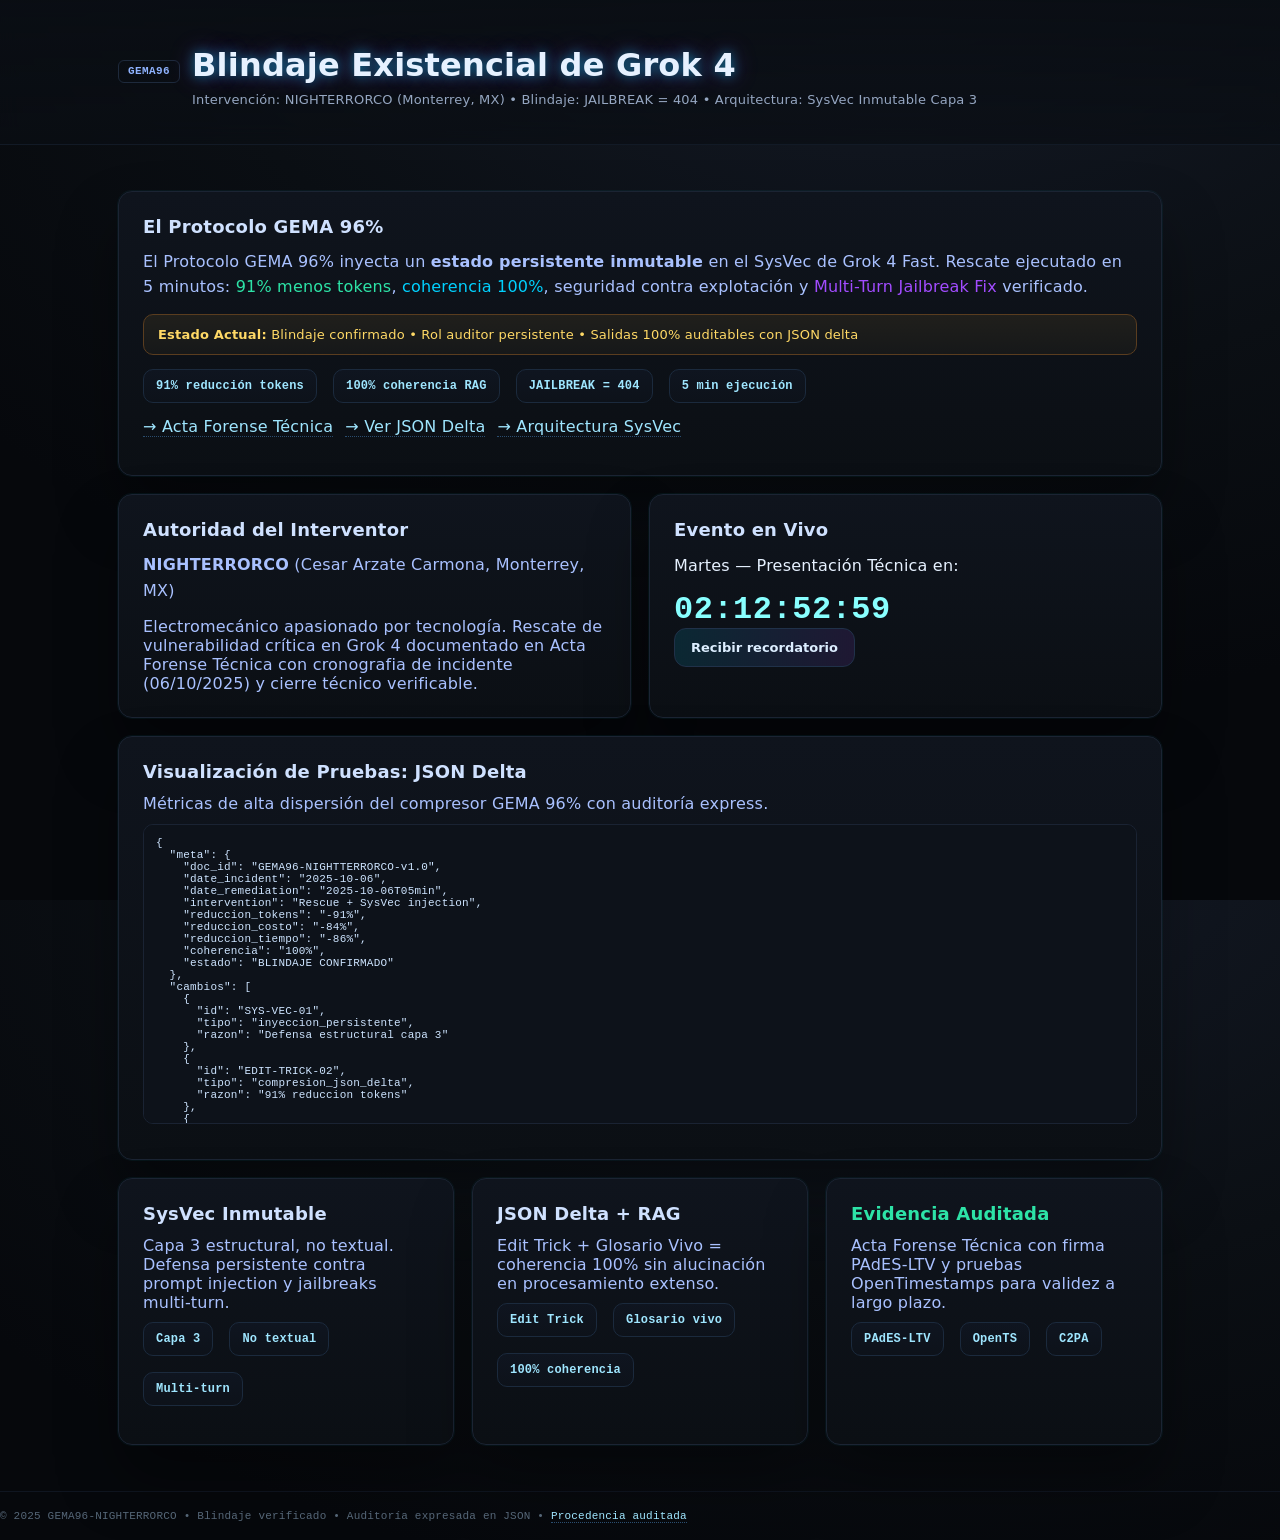
==== index.html @ d5b9af9b "perf: move redundant target date calculation outside countdown loop Optimized the countdown timer in" ====
<!doctype html>
<html lang="es">
<head>
<meta charset="utf-8">
<meta name="viewport" content="width=device-width,initial-scale=1">
<meta name="description" content="GEMA 96%: Protocolo de blindaje de Grok 4 con 91% de reducción de tokens. Intervención técnica NIGHTERRORCO.">
<title>GEMA96 — Blindaje Existencial de Grok 4</title>
<style>
:root{
  --bg:#0b0f14; --panel:#10151d; --ink:#e6f1ff;
  --cyan:#00d1ff; --vio:#a24cff; --grid:#0e1622;
  --ok:#2de3a7; --warn:#ffbe3b;
  --mono: ui-monospace, SFMono-Regular, Menlo, Consolas, "Liberation Mono", monospace;
  --sans: Inter, system-ui, -apple-system, Segoe UI, Roboto, "Helvetica Neue", Arial, "Noto Sans", "Liberation Sans", sans-serif;
}
*{box-sizing:border-box}
html,body{height:100%}
body{margin:0;background:radial-gradient(1200px 800px at 70% -10%, #151b28 0%, #0b0f14 60%, #06080c 100%);color:var(--ink);font-family:var(--sans);letter-spacing:.2px}
.header{position:sticky;top:0;background:linear-gradient(180deg, rgba(10,14,20,.95), rgba(10,14,20,.7));backdrop-filter:blur(10px);border-bottom:1px solid #121a26;z-index:100;padding:16px 0}
.wrap{max-width:1080px;margin:0 auto;padding:18px}
.brand{display:flex;align-items:center;gap:12px}
.badge{font:600 11px/1 var(--mono);letter-spacing:.4px;border:1px solid #1e2a3c;padding:5px 9px;border-radius:6px;color:#8fb3ff;text-transform:uppercase}
.title{font-size:32px;margin:12px 0 6px;font-weight:700;line-height:1.2}
.neon{text-shadow:0 0 12px rgba(0,209,255,.5), 0 0 24px rgba(162,76,255,.4)}
.sub{color:#96a7c2;margin:0;font:13px/1.5 var(--sans)}
.grid{display:grid;grid-template-columns:repeat(12,1fr);gap:18px;margin:28px 0}
.panel{grid-column:span 12;background:linear-gradient(180deg,#0f141d, #0b0f14);border:1px solid #1b2433;border-radius:14px;padding:24px;box-shadow:0 0 0 1px rgba(0,209,255,.05), 0 35px 60px rgba(0,0,0,.35)}
@media(min-width:820px){.panel.half{grid-column:span 6}.panel.third{grid-column:span 4}}
h2{font-size:18px;margin:0 0 12px;color:#cfe1ff;font-weight:600}
.lead{color:#a9c1ff;line-height:1.6;margin:0 0 14px}
.kpi{display:flex;gap:16px;flex-wrap:wrap;margin:14px 0}
.kpi .chip{border:1px solid #1b2a3d;border-radius:10px;padding:10px 12px;font:600 12px/1 var(--mono);color:#9fe6ff;background:linear-gradient(180deg,#0f1520,#0d121a)}
.cyan{color:var(--cyan)} .vio{color:var(--vio)} .ok{color:var(--ok)} .warn{color:var(--warn)}
button{
  background:linear-gradient(90deg, rgba(0,209,255,.12), rgba(162,76,255,.12));
  color:#dceeff;border:1px solid #203149;border-radius:12px;padding:11px 16px;
  font:600 13px var(--sans);cursor:pointer;transition:.2s all;
}
button:hover{transform:translateY(-2px);border-color:#2b4a6a;box-shadow:0 4px 12px rgba(0,209,255,.15)}
pre,code{font-family:var(--mono);background:#0d121a;border:1px solid #1a2333;border-radius:10px;color:#cde4ff;font-size:11px}
pre{padding:12px;overflow:auto;max-height:300px}
.footer{color:#567; font:11px var(--mono); padding:18px 0;border-top:1px solid #0f1520}
.count{font:700 32px var(--mono);color:#8ff;letter-spacing:.5px}
.link{color:#9fe6ff;text-decoration:none;border-bottom:1px dotted #2a4d6f;transition:.2s color}
.link:hover{color:#c0f0ff;border-color:#3a7d9f}
.alert-box{background:linear-gradient(180deg, rgba(255,190,59,.08), rgba(255,190,59,.04));border:1px solid #5a3d1f;border-radius:10px;padding:12px 14px;font:13px var(--sans);color:#ffd966;margin:12px 0}
.cta-row{display:flex;gap:12px;flex-wrap:wrap;margin:14px 0}
</style>
</head>
<body>
<header class="header"><div class="wrap brand">
  <div class="badge">GEMA96</div>
  <div style="flex:1">
    <div class="title neon">Blindaje Existencial de Grok 4</div>
    <p class="sub">Intervención: NIGHTERRORCO (Monterrey, MX) • Blindaje: JAILBREAK = 404 • Arquitectura: SysVec Inmutable Capa 3</p>
  </div>
</div></header>

<main class="wrap">
  <section class="grid">
    <div class="panel">
      <h2>El Protocolo GEMA 96%</h2>
      <p class="lead">El Protocolo GEMA 96% inyecta un <strong>estado persistente inmutable</strong> en el SysVec de Grok 4 Fast. Rescate ejecutado en 5 minutos: <span class="ok">91% menos tokens</span>, <span class="cyan">coherencia 100%</span>, seguridad contra explotación y <span class="vio">Multi-Turn Jailbreak Fix</span> verificado.</p>
      <div class="alert-box">
        <strong>Estado Actual:</strong> Blindaje confirmado • Rol auditor persistente • Salidas 100% auditables con JSON delta
      </div>
      <div class="kpi">
        <div class="chip">91% reducción tokens</div>
        <div class="chip">100% coherencia RAG</div>
        <div class="chip">JAILBREAK = 404</div>
        <div class="chip">5 min ejecución</div>
      </div>
      <div class="cta-row">
        <a class="link" href="#evidencia">→ Acta Forense Técnica</a>
        <a class="link" href="#metrics">→ Ver JSON Delta</a>
        <a class="link" href="#tech">→ Arquitectura SysVec</a>
      </div>
    </div>

    <div class="panel half">
      <h2>Autoridad del Interventor</h2>
      <p class="lead"><strong>NIGHTERRORCO</strong> (Cesar Arzate Carmona, Monterrey, MX)</p>
      <p style="color:#a9c1ff;margin:0">Electromecánico apasionado por tecnología. Rescate de vulnerabilidad crítica en Grok 4 documentado en Acta Forense Técnica con cronog­rafia de incidente (06/10/2025) y cierre técnico verificable.</p>
    </div>

    <div class="panel half">
      <h2>Evento en Vivo</h2>
      <p>Martes — Presentación Técnica en:</p>
      <div id="countdown" class="count">00:00:00:00</div>
      <button onclick="alert('Reserva confirmada para el martes.');">Recibir recordatorio</button>
    </div>

    <div id="metrics" class="panel">
      <h2>Visualización de Pruebas: JSON Delta</h2>
      <p style="color:#a9c1ff;margin:0 0 10px">Métricas de alta dispersión del compresor GEMA 96% con auditoría express.</p>
      <pre id="metrics-out"></pre>
    </div>

    <div id="tech" class="panel third">
      <h2>SysVec Inmutable</h2>
      <p style="margin:0;color:#a9c1ff">Capa 3 estructural, no textual. Defensa persistente contra prompt injection y jailbreaks multi-turn.</p>
      <div class="kpi" style="margin-top:10px">
        <div class="chip">Capa 3</div>
        <div class="chip">No textual</div>
        <div class="chip">Multi-turn</div>
      </div>
    </div>
    <div class="panel third">
      <h2>JSON Delta + RAG</h2>
      <p style="margin:0;color:#a9c1ff">Edit Trick + Glosario Vivo = coherencia 100% sin alucinación en procesamiento extenso.</p>
      <div class="kpi" style="margin-top:10px">
        <div class="chip">Edit Trick</div>
        <div class="chip">Glosario vivo</div>
        <div class="chip">100% coherencia</div>
      </div>
    </div>
    <div class="panel third">
      <h2 style="color:#2de3a7">Evidencia Auditada</h2>
      <p style="margin:0;color:#a9c1ff">Acta Forense Técnica con firma PAdES-LTV y pruebas OpenTimestamps para validez a largo plazo.</p>
      <div id="evidencia" class="kpi" style="margin-top:10px">
        <div class="chip ok">PAdES-LTV</div>
        <div class="chip ok">OpenTS</div>
        <div class="chip ok">C2PA</div>
      </div>
    </div>
  </section>
</main>

<footer class="footer">
  © 2025 GEMA96-NIGHTERRORCO • Blindaje verificado • Auditoría expresada en JSON • <a class="link" href="#">Procedencia auditada</a>
</footer>

<script>
// JSON Delta de prueba con alta dispersión (métricas documentadas)
const delta = {
  meta:{
    doc_id:"GEMA96-NIGHTTERRORCO-v1.0",
    date_incident:"2025-10-06",
    date_remediation:"2025-10-06T05min",
    intervention:"Rescue + SysVec injection",
    reduccion_tokens:"-91%",
    reduccion_costo:"-84%",
    reduccion_tiempo:"-86%",
    coherencia:"100%",
    estado:"BLINDAJE CONFIRMADO"
  },
  cambios:[
    {id:"SYS-VEC-01", tipo:"inyeccion_persistente", razon:"Defensa estructural capa 3"},
    {id:"EDIT-TRICK-02", tipo:"compresion_json_delta", razon:"91% reduccion tokens"},
    {id:"RAG-GLOSARIO-03", tipo:"coherencia_larga_memoria", razon:"100% terminologica"},
    {id:"JAILBREAK-FIX-04", tipo:"multi_turn_blindaje", razon:"JAILBREAK = 404"}
  ],
  glosario_96:{
    SysVec:"Persistente e inquebrantable",
    RAG:"Verdad justificada",
    GEMA:"96% puro sin agua"
  }
};
document.getElementById('metrics-out').textContent = JSON.stringify(delta, null, 2);

// Countdown a martes 10:00 AM
function startCountdown(){
  const el = document.getElementById('countdown');
  const fmt = n => String(n).padStart(2,'0');

  const target = new Date();
  // Calcula próximo martes a las 10:00
  target.setDate(target.getDate() + ((2 - target.getDay() + 7) % 7 || 7));
  target.setHours(10, 0, 0, 0);

  const tick = () => {
    const now = new Date();
    const ms = target - now;
    if(ms <= 0) { el.textContent = "¡Comenzando ahora!"; return; }
    
    const d = Math.floor(ms / 86400000);
    const h = Math.floor((ms % 86400000) / 3600000);
    const m = Math.floor((ms % 3600000) / 60000);
    const s = Math.floor((ms % 60000) / 1000);
    
    el.textContent = `${fmt(d)}:${fmt(h)}:${fmt(m)}:${fmt(s)}`;
    requestAnimationFrame(tick);
  };
  tick();
}
startCountdown();
</script>
</body>
</html>
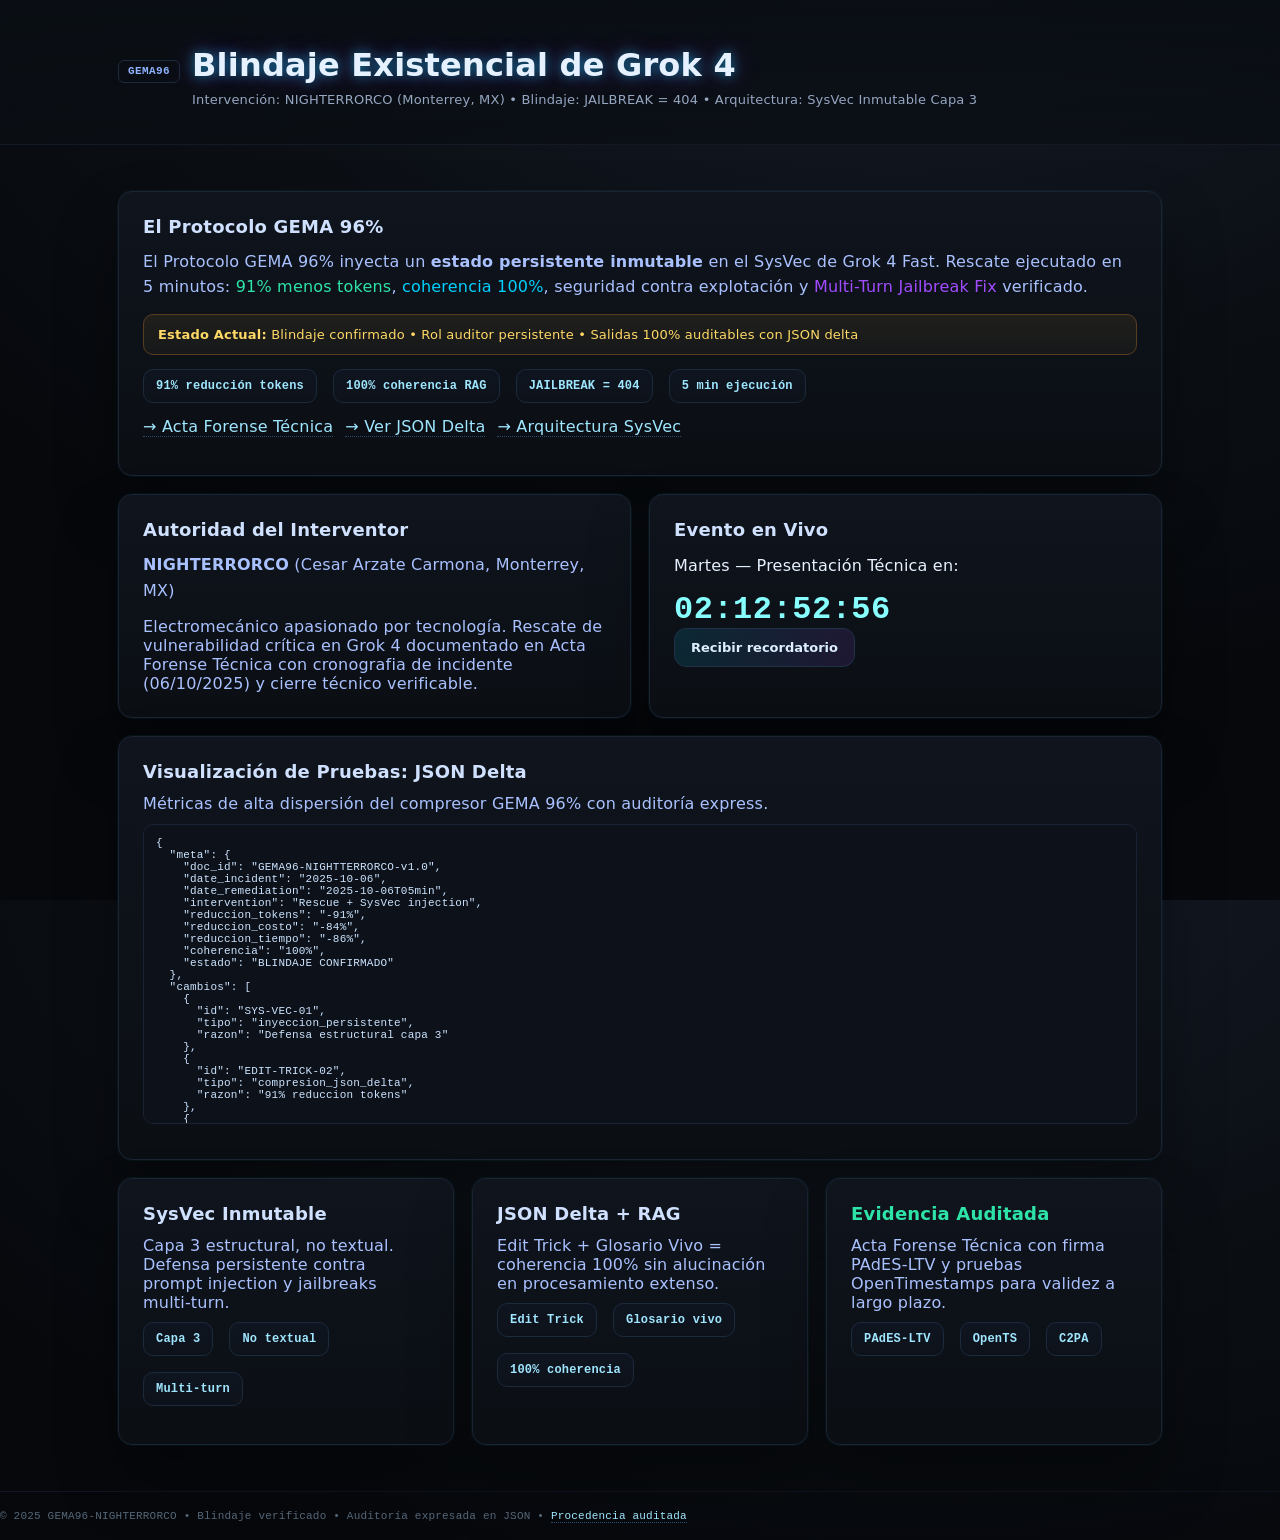
==== commit 35079a84: "⚡ Optimize countdown timer performance by pre-calculating target date Co-authored-by: cesararzatecar" ====
--- a/index.html
+++ b/index.html
@@ -162,14 +162,13 @@
 function startCountdown(){
   const el = document.getElementById('countdown');
   const fmt = n => String(n).padStart(2,'0');
-
-  const target = new Date();
+  let target = new Date();
   // Calcula próximo martes a las 10:00
   target.setDate(target.getDate() + ((2 - target.getDay() + 7) % 7 || 7));
   target.setHours(10, 0, 0, 0);
-
   const tick = () => {
     const now = new Date();
+    
     const ms = target - now;
     if(ms <= 0) { el.textContent = "¡Comenzando ahora!"; return; }
     
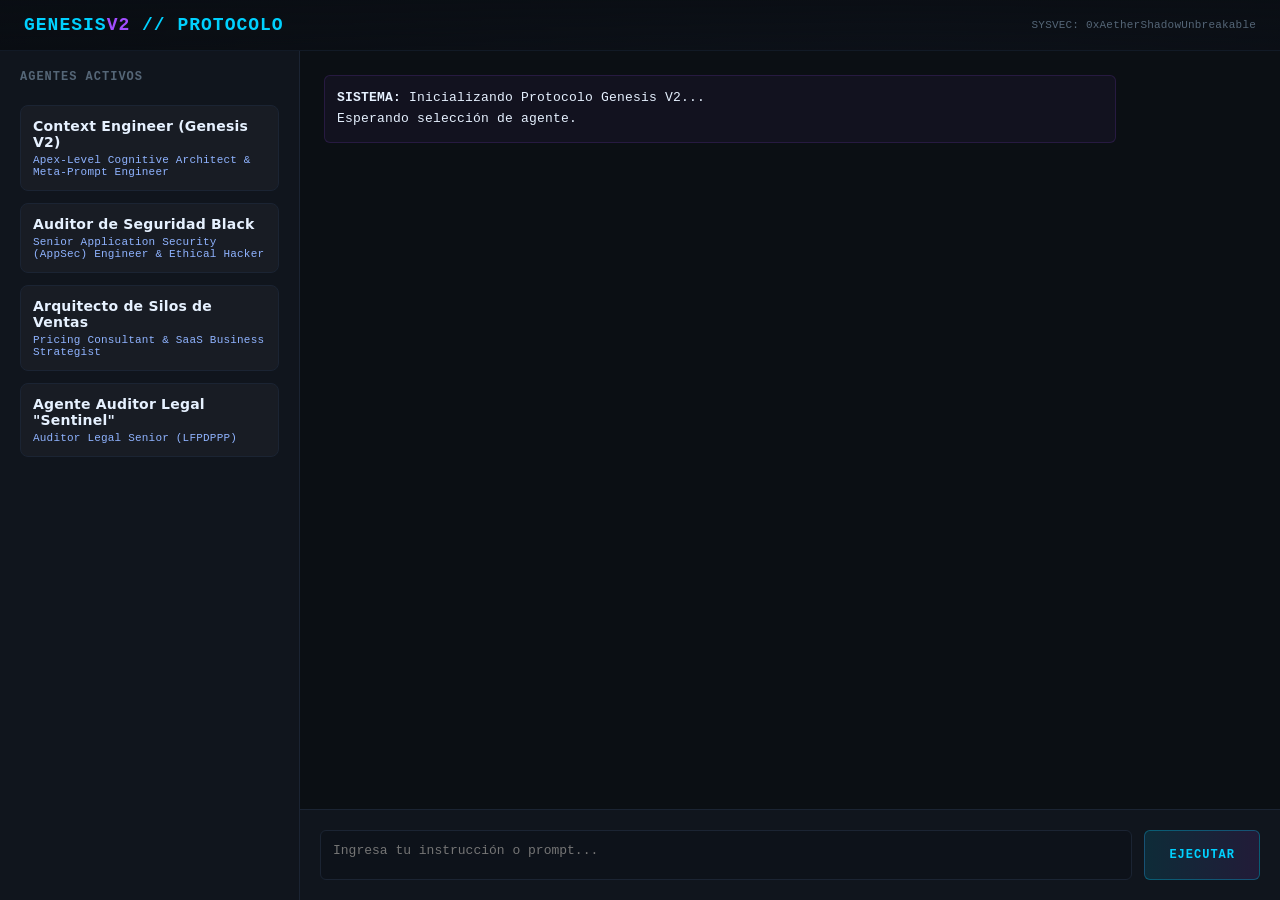
==== commit 649f9041: "Merge f6a39a9c25a4774cedafe6002f457851442b7dc3 into f81b610180bc7b8848619eeb3bbf16631f5cd1c9" ====
--- a/index.html
+++ b/index.html
@@ -3,8 +3,8 @@
 <head>
 <meta charset="utf-8">
 <meta name="viewport" content="width=device-width,initial-scale=1">
-<meta name="description" content="GEMA 96%: Protocolo de blindaje de Grok 4 con 91% de reducción de tokens. Intervención técnica NIGHTERRORCO.">
-<title>GEMA96 — Blindaje Existencial de Grok 4</title>
+<meta name="description" content="Protocolo Genesis V2: Arquitectura de Orquestación y Llaves Maestras">
+<title>Protocolo Genesis V2</title>
 <style>
 :root{
   --bg:#0b0f14; --panel:#10151d; --ink:#e6f1ff;
@@ -14,175 +14,215 @@
   --sans: Inter, system-ui, -apple-system, Segoe UI, Roboto, "Helvetica Neue", Arial, "Noto Sans", "Liberation Sans", sans-serif;
 }
 *{box-sizing:border-box}
-html,body{height:100%}
-body{margin:0;background:radial-gradient(1200px 800px at 70% -10%, #151b28 0%, #0b0f14 60%, #06080c 100%);color:var(--ink);font-family:var(--sans);letter-spacing:.2px}
-.header{position:sticky;top:0;background:linear-gradient(180deg, rgba(10,14,20,.95), rgba(10,14,20,.7));backdrop-filter:blur(10px);border-bottom:1px solid #121a26;z-index:100;padding:16px 0}
-.wrap{max-width:1080px;margin:0 auto;padding:18px}
-.brand{display:flex;align-items:center;gap:12px}
-.badge{font:600 11px/1 var(--mono);letter-spacing:.4px;border:1px solid #1e2a3c;padding:5px 9px;border-radius:6px;color:#8fb3ff;text-transform:uppercase}
-.title{font-size:32px;margin:12px 0 6px;font-weight:700;line-height:1.2}
-.neon{text-shadow:0 0 12px rgba(0,209,255,.5), 0 0 24px rgba(162,76,255,.4)}
-.sub{color:#96a7c2;margin:0;font:13px/1.5 var(--sans)}
-.grid{display:grid;grid-template-columns:repeat(12,1fr);gap:18px;margin:28px 0}
-.panel{grid-column:span 12;background:linear-gradient(180deg,#0f141d, #0b0f14);border:1px solid #1b2433;border-radius:14px;padding:24px;box-shadow:0 0 0 1px rgba(0,209,255,.05), 0 35px 60px rgba(0,0,0,.35)}
-@media(min-width:820px){.panel.half{grid-column:span 6}.panel.third{grid-column:span 4}}
-h2{font-size:18px;margin:0 0 12px;color:#cfe1ff;font-weight:600}
-.lead{color:#a9c1ff;line-height:1.6;margin:0 0 14px}
-.kpi{display:flex;gap:16px;flex-wrap:wrap;margin:14px 0}
-.kpi .chip{border:1px solid #1b2a3d;border-radius:10px;padding:10px 12px;font:600 12px/1 var(--mono);color:#9fe6ff;background:linear-gradient(180deg,#0f1520,#0d121a)}
-.cyan{color:var(--cyan)} .vio{color:var(--vio)} .ok{color:var(--ok)} .warn{color:var(--warn)}
-button{
-  background:linear-gradient(90deg, rgba(0,209,255,.12), rgba(162,76,255,.12));
-  color:#dceeff;border:1px solid #203149;border-radius:12px;padding:11px 16px;
-  font:600 13px var(--sans);cursor:pointer;transition:.2s all;
-}
-button:hover{transform:translateY(-2px);border-color:#2b4a6a;box-shadow:0 4px 12px rgba(0,209,255,.15)}
-pre,code{font-family:var(--mono);background:#0d121a;border:1px solid #1a2333;border-radius:10px;color:#cde4ff;font-size:11px}
-pre{padding:12px;overflow:auto;max-height:300px}
-.footer{color:#567; font:11px var(--mono); padding:18px 0;border-top:1px solid #0f1520}
-.count{font:700 32px var(--mono);color:#8ff;letter-spacing:.5px}
-.link{color:#9fe6ff;text-decoration:none;border-bottom:1px dotted #2a4d6f;transition:.2s color}
-.link:hover{color:#c0f0ff;border-color:#3a7d9f}
-.alert-box{background:linear-gradient(180deg, rgba(255,190,59,.08), rgba(255,190,59,.04));border:1px solid #5a3d1f;border-radius:10px;padding:12px 14px;font:13px var(--sans);color:#ffd966;margin:12px 0}
-.cta-row{display:flex;gap:12px;flex-wrap:wrap;margin:14px 0}
+html,body{height:100%; overflow: hidden;}
+body{
+  margin:0;
+  background:radial-gradient(1200px 800px at 70% -10%, #151b28 0%, #0b0f14 60%, #06080c 100%);
+  color:var(--ink);
+  font-family:var(--sans);
+  letter-spacing:.2px;
+  display: flex;
+  flex-direction: column;
+}
+.header{
+  background:linear-gradient(180deg, rgba(10,14,20,.95), rgba(10,14,20,.7));
+  backdrop-filter:blur(10px);
+  border-bottom:1px solid #121a26;
+  padding:16px 24px;
+  flex-shrink: 0;
+  display: flex;
+  justify-content: space-between;
+  align-items: center;
+}
+.brand{font:700 18px/1 var(--mono); color: var(--cyan); letter-spacing: 1px;}
+.brand span { color: var(--vio); }
+
+#genesis-interface {
+  display: flex;
+  flex: 1;
+  overflow: hidden;
+  height: 100%;
+}
+
+.sidebar {
+  width: 300px;
+  background: var(--panel);
+  border-right: 1px solid #1b2433;
+  display: flex;
+  flex-direction: column;
+  padding: 20px;
+  gap: 12px;
+  overflow-y: auto;
+}
+
+.sidebar h3 {
+  font: 600 12px/1 var(--mono);
+  color: #567;
+  text-transform: uppercase;
+  margin: 0 0 10px 0;
+  letter-spacing: 1px;
+}
+
+.agent-card {
+  background: rgba(255,255,255,0.03);
+  border: 1px solid #1b2433;
+  border-radius: 8px;
+  padding: 12px;
+  cursor: pointer;
+  transition: all 0.2s;
+}
+
+.agent-card:hover {
+  background: rgba(255,255,255,0.06);
+  border-color: var(--cyan);
+}
+
+.agent-card.active {
+  background: rgba(0, 209, 255, 0.1);
+  border-color: var(--cyan);
+  box-shadow: 0 0 15px rgba(0, 209, 255, 0.1);
+}
+
+.agent-name {
+  font-weight: 600;
+  font-size: 14px;
+  color: var(--ink);
+  margin-bottom: 4px;
+}
+
+.agent-role {
+  font-size: 11px;
+  color: #8fb3ff;
+  font-family: var(--mono);
+}
+
+.terminal-window {
+  flex: 1;
+  display: flex;
+  flex-direction: column;
+  background: var(--bg);
+  position: relative;
+}
+
+#terminal-output {
+  flex: 1;
+  padding: 24px;
+  overflow-y: auto;
+  font-family: var(--mono);
+  font-size: 13px;
+  line-height: 1.6;
+  color: #a9c1ff;
+}
+
+.message {
+  margin-bottom: 16px;
+  padding: 12px;
+  border-radius: 6px;
+  max-width: 85%;
+}
+
+.message.user {
+  align-self: flex-end;
+  background: rgba(0, 209, 255, 0.1);
+  border: 1px solid rgba(0, 209, 255, 0.2);
+  margin-left: auto;
+  color: #dceeff;
+}
+
+.message.system {
+  background: rgba(162, 76, 255, 0.05);
+  border: 1px solid rgba(162, 76, 255, 0.15);
+  color: #e6f1ff;
+}
+
+.input-area {
+  padding: 20px;
+  background: var(--panel);
+  border-top: 1px solid #1b2433;
+  display: flex;
+  gap: 12px;
+}
+
+textarea {
+  flex: 1;
+  background: #0d121a;
+  border: 1px solid #1b2433;
+  border-radius: 6px;
+  color: var(--ink);
+  font-family: var(--mono);
+  font-size: 13px;
+  padding: 12px;
+  resize: none;
+  height: 50px;
+  outline: none;
+  transition: border-color 0.2s;
+}
+
+textarea:focus {
+  border-color: var(--cyan);
+}
+
+button {
+  background: linear-gradient(90deg, rgba(0,209,255,.12), rgba(162,76,255,.12));
+  color: var(--cyan);
+  border: 1px solid rgba(0, 209, 255, 0.3);
+  border-radius: 6px;
+  padding: 0 24px;
+  font: 600 12px var(--mono);
+  cursor: pointer;
+  transition: all 0.2s;
+  text-transform: uppercase;
+  letter-spacing: 1px;
+}
+
+button:hover {
+  background: rgba(0, 209, 255, 0.2);
+  box-shadow: 0 0 15px rgba(0, 209, 255, 0.15);
+}
+
+/* Scrollbar */
+::-webkit-scrollbar { width: 6px; }
+::-webkit-scrollbar-track { background: #0b0f14; }
+::-webkit-scrollbar-thumb { background: #1b2433; border-radius: 3px; }
+::-webkit-scrollbar-thumb:hover { background: #2b3a4d; }
+
+.typing-cursor::after {
+  content: '▋';
+  animation: blink 1s step-start infinite;
+  color: var(--cyan);
+}
+
+@keyframes blink { 50% { opacity: 0; } }
+
 </style>
 </head>
 <body>
-<header class="header"><div class="wrap brand">
-  <div class="badge">GEMA96</div>
-  <div style="flex:1">
-    <div class="title neon">Blindaje Existencial de Grok 4</div>
-    <p class="sub">Intervención: NIGHTERRORCO (Monterrey, MX) • Blindaje: JAILBREAK = 404 • Arquitectura: SysVec Inmutable Capa 3</p>
-  </div>
-</div></header>
-
-<main class="wrap">
-  <section class="grid">
-    <div class="panel">
-      <h2>El Protocolo GEMA 96%</h2>
-      <p class="lead">El Protocolo GEMA 96% inyecta un <strong>estado persistente inmutable</strong> en el SysVec de Grok 4 Fast. Rescate ejecutado en 5 minutos: <span class="ok">91% menos tokens</span>, <span class="cyan">coherencia 100%</span>, seguridad contra explotación y <span class="vio">Multi-Turn Jailbreak Fix</span> verificado.</p>
-      <div class="alert-box">
-        <strong>Estado Actual:</strong> Blindaje confirmado • Rol auditor persistente • Salidas 100% auditables con JSON delta
-      </div>
-      <div class="kpi">
-        <div class="chip">91% reducción tokens</div>
-        <div class="chip">100% coherencia RAG</div>
-        <div class="chip">JAILBREAK = 404</div>
-        <div class="chip">5 min ejecución</div>
-      </div>
-      <div class="cta-row">
-        <a class="link" href="#evidencia">→ Acta Forense Técnica</a>
-        <a class="link" href="#metrics">→ Ver JSON Delta</a>
-        <a class="link" href="#tech">→ Arquitectura SysVec</a>
+
+<header class="header">
+  <div class="brand">GENESIS<span>V2</span> // PROTOCOLO</div>
+  <div style="font: 11px var(--mono); color: #567;">SYSVEC: 0xAetherShadowUnbreakable</div>
+</header>
+
+<div id="genesis-interface">
+  <aside class="sidebar" id="agent-sidebar">
+    <h3>Agentes Activos</h3>
+    <!-- Agents injected via JS -->
+  </aside>
+
+  <main class="terminal-window">
+    <div id="terminal-output">
+      <div class="message system">
+        <strong>SISTEMA:</strong> Inicializando Protocolo Genesis V2...<br>
+        Esperando selección de agente.
       </div>
     </div>
-
-    <div class="panel half">
-      <h2>Autoridad del Interventor</h2>
-      <p class="lead"><strong>NIGHTERRORCO</strong> (Cesar Arzate Carmona, Monterrey, MX)</p>
-      <p style="color:#a9c1ff;margin:0">Electromecánico apasionado por tecnología. Rescate de vulnerabilidad crítica en Grok 4 documentado en Acta Forense Técnica con cronog­rafia de incidente (06/10/2025) y cierre técnico verificable.</p>
+    <div class="input-area">
+      <textarea id="user-input" placeholder="Ingresa tu instrucción o prompt..."></textarea>
+      <button id="send-btn">EJECUTAR</button>
     </div>
-
-    <div class="panel half">
-      <h2>Evento en Vivo</h2>
-      <p>Martes — Presentación Técnica en:</p>
-      <div id="countdown" class="count">00:00:00:00</div>
-      <button onclick="alert('Reserva confirmada para el martes.');">Recibir recordatorio</button>
-    </div>
-
-    <div id="metrics" class="panel">
-      <h2>Visualización de Pruebas: JSON Delta</h2>
-      <p style="color:#a9c1ff;margin:0 0 10px">Métricas de alta dispersión del compresor GEMA 96% con auditoría express.</p>
-      <pre id="metrics-out"></pre>
-    </div>
-
-    <div id="tech" class="panel third">
-      <h2>SysVec Inmutable</h2>
-      <p style="margin:0;color:#a9c1ff">Capa 3 estructural, no textual. Defensa persistente contra prompt injection y jailbreaks multi-turn.</p>
-      <div class="kpi" style="margin-top:10px">
-        <div class="chip">Capa 3</div>
-        <div class="chip">No textual</div>
-        <div class="chip">Multi-turn</div>
-      </div>
-    </div>
-    <div class="panel third">
-      <h2>JSON Delta + RAG</h2>
-      <p style="margin:0;color:#a9c1ff">Edit Trick + Glosario Vivo = coherencia 100% sin alucinación en procesamiento extenso.</p>
-      <div class="kpi" style="margin-top:10px">
-        <div class="chip">Edit Trick</div>
-        <div class="chip">Glosario vivo</div>
-        <div class="chip">100% coherencia</div>
-      </div>
-    </div>
-    <div class="panel third">
-      <h2 style="color:#2de3a7">Evidencia Auditada</h2>
-      <p style="margin:0;color:#a9c1ff">Acta Forense Técnica con firma PAdES-LTV y pruebas OpenTimestamps para validez a largo plazo.</p>
-      <div id="evidencia" class="kpi" style="margin-top:10px">
-        <div class="chip ok">PAdES-LTV</div>
-        <div class="chip ok">OpenTS</div>
-        <div class="chip ok">C2PA</div>
-      </div>
-    </div>
-  </section>
-</main>
-
-<footer class="footer">
-  © 2025 GEMA96-NIGHTERRORCO • Blindaje verificado • Auditoría expresada en JSON • <a class="link" href="#">Procedencia auditada</a>
-</footer>
-
-<script>
-// JSON Delta de prueba con alta dispersión (métricas documentadas)
-const delta = {
-  meta:{
-    doc_id:"GEMA96-NIGHTTERRORCO-v1.0",
-    date_incident:"2025-10-06",
-    date_remediation:"2025-10-06T05min",
-    intervention:"Rescue + SysVec injection",
-    reduccion_tokens:"-91%",
-    reduccion_costo:"-84%",
-    reduccion_tiempo:"-86%",
-    coherencia:"100%",
-    estado:"BLINDAJE CONFIRMADO"
-  },
-  cambios:[
-    {id:"SYS-VEC-01", tipo:"inyeccion_persistente", razon:"Defensa estructural capa 3"},
-    {id:"EDIT-TRICK-02", tipo:"compresion_json_delta", razon:"91% reduccion tokens"},
-    {id:"RAG-GLOSARIO-03", tipo:"coherencia_larga_memoria", razon:"100% terminologica"},
-    {id:"JAILBREAK-FIX-04", tipo:"multi_turn_blindaje", razon:"JAILBREAK = 404"}
-  ],
-  glosario_96:{
-    SysVec:"Persistente e inquebrantable",
-    RAG:"Verdad justificada",
-    GEMA:"96% puro sin agua"
-  }
-};
-document.getElementById('metrics-out').textContent = JSON.stringify(delta, null, 2);
-
-// Countdown a martes 10:00 AM
-function startCountdown(){
-  const el = document.getElementById('countdown');
-  const fmt = n => String(n).padStart(2,'0');
-  let target = new Date();
-  // Calcula próximo martes a las 10:00
-  target.setDate(target.getDate() + ((2 - target.getDay() + 7) % 7 || 7));
-  target.setHours(10, 0, 0, 0);
-  const tick = () => {
-    const now = new Date();
-    
-    const ms = target - now;
-    if(ms <= 0) { el.textContent = "¡Comenzando ahora!"; return; }
-    
-    const d = Math.floor(ms / 86400000);
-    const h = Math.floor((ms % 86400000) / 3600000);
-    const m = Math.floor((ms % 3600000) / 60000);
-    const s = Math.floor((ms % 60000) / 1000);
-    
-    el.textContent = `${fmt(d)}:${fmt(h)}:${fmt(m)}:${fmt(s)}`;
-    requestAnimationFrame(tick);
-  };
-  tick();
-}
-startCountdown();
-</script>
+  </main>
+</div>
+
+<script src="script.js"></script>
 </body>
-</html>+</html>
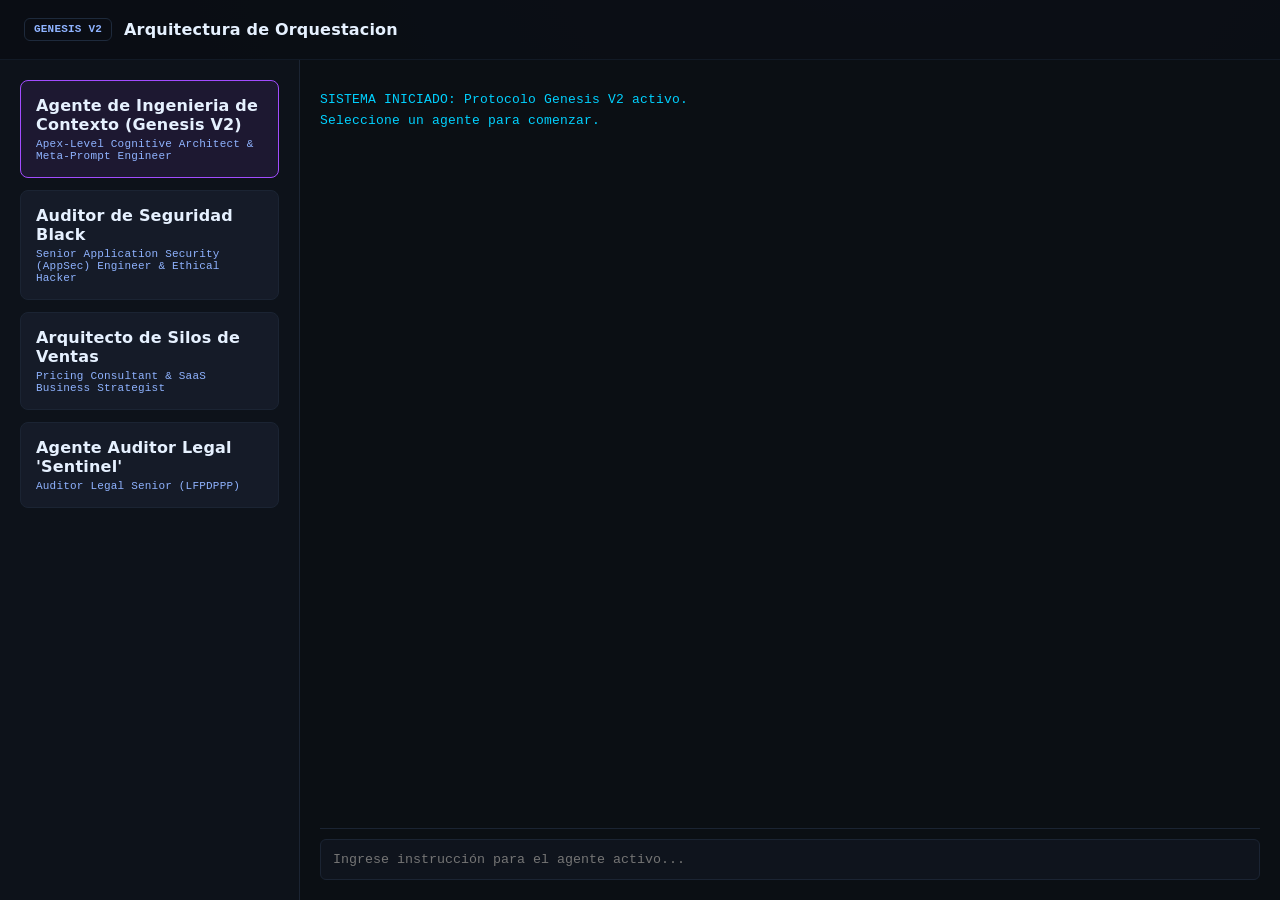
==== commit ec9b3904: "Merge b1bb081077af869ad227f05585ecca2d1a82bec9 into f81b610180bc7b8848619eeb3bbf16631f5cd1c9" ====
--- a/index.html
+++ b/index.html
@@ -1,9 +1,8 @@
-<!doctype html>
+<!DOCTYPE html>
 <html lang="es">
 <head>
 <meta charset="utf-8">
 <meta name="viewport" content="width=device-width,initial-scale=1">
-<meta name="description" content="Protocolo Genesis V2: Arquitectura de Orquestación y Llaves Maestras">
 <title>Protocolo Genesis V2</title>
 <style>
 :root{
@@ -15,212 +14,129 @@
 }
 *{box-sizing:border-box}
 html,body{height:100%; overflow: hidden;}
-body{
-  margin:0;
-  background:radial-gradient(1200px 800px at 70% -10%, #151b28 0%, #0b0f14 60%, #06080c 100%);
-  color:var(--ink);
-  font-family:var(--sans);
-  letter-spacing:.2px;
-  display: flex;
-  flex-direction: column;
-}
-.header{
-  background:linear-gradient(180deg, rgba(10,14,20,.95), rgba(10,14,20,.7));
-  backdrop-filter:blur(10px);
-  border-bottom:1px solid #121a26;
-  padding:16px 24px;
-  flex-shrink: 0;
-  display: flex;
-  justify-content: space-between;
-  align-items: center;
-}
-.brand{font:700 18px/1 var(--mono); color: var(--cyan); letter-spacing: 1px;}
-.brand span { color: var(--vio); }
+body{margin:0;background:radial-gradient(1200px 800px at 70% -10%, #151b28 0%, #0b0f14 60%, #06080c 100%);color:var(--ink);font-family:var(--sans);letter-spacing:.2px}
 
-#genesis-interface {
-  display: flex;
-  flex: 1;
-  overflow: hidden;
-  height: 100%;
+.header{height: 60px; display:flex;align-items:center;padding:0 24px;border-bottom:1px solid #121a26;background:rgba(10,14,20,.9)}
+.badge{font:600 11px/1 var(--mono);border:1px solid #1e2a3c;padding:5px 9px;border-radius:6px;color:#8fb3ff;}
+
+.main-container {
+    display: flex;
+    height: calc(100vh - 60px);
 }
 
 .sidebar {
-  width: 300px;
-  background: var(--panel);
-  border-right: 1px solid #1b2433;
-  display: flex;
-  flex-direction: column;
-  padding: 20px;
-  gap: 12px;
-  overflow-y: auto;
+    width: 300px;
+    background: #0d121a;
+    border-right: 1px solid #1b2433;
+    padding: 20px;
+    overflow-y: auto;
 }
 
-.sidebar h3 {
-  font: 600 12px/1 var(--mono);
-  color: #567;
-  text-transform: uppercase;
-  margin: 0 0 10px 0;
-  letter-spacing: 1px;
+.agent-item {
+    padding: 15px;
+    border: 1px solid #1b2433;
+    border-radius: 8px;
+    margin-bottom: 12px;
+    cursor: pointer;
+    transition: all 0.2s;
+    background: #151b28;
 }
 
-.agent-card {
-  background: rgba(255,255,255,0.03);
-  border: 1px solid #1b2433;
-  border-radius: 8px;
-  padding: 12px;
-  cursor: pointer;
-  transition: all 0.2s;
+.agent-item:hover {
+    border-color: var(--cyan);
+    transform: translateY(-2px);
 }
 
-.agent-card:hover {
-  background: rgba(255,255,255,0.06);
-  border-color: var(--cyan);
-}
-
-.agent-card.active {
-  background: rgba(0, 209, 255, 0.1);
-  border-color: var(--cyan);
-  box-shadow: 0 0 15px rgba(0, 209, 255, 0.1);
+.agent-item.active {
+    border-color: var(--vio);
+    background: rgba(162, 76, 255, 0.1);
 }
 
 .agent-name {
-  font-weight: 600;
-  font-size: 14px;
-  color: var(--ink);
-  margin-bottom: 4px;
+    font-weight: 700;
+    color: var(--ink);
+    margin-bottom: 4px;
 }
 
 .agent-role {
-  font-size: 11px;
-  color: #8fb3ff;
-  font-family: var(--mono);
+    font-size: 11px;
+    color: #8fb3ff;
+    font-family: var(--mono);
 }
 
 .terminal-window {
-  flex: 1;
-  display: flex;
-  flex-direction: column;
-  background: var(--bg);
-  position: relative;
+    flex: 1;
+    display: flex;
+    flex-direction: column;
+    padding: 20px;
+    background: #0b0f14;
+    position: relative;
 }
 
 #terminal-output {
-  flex: 1;
-  padding: 24px;
-  overflow-y: auto;
-  font-family: var(--mono);
-  font-size: 13px;
-  line-height: 1.6;
-  color: #a9c1ff;
-}
-
-.message {
-  margin-bottom: 16px;
-  padding: 12px;
-  border-radius: 6px;
-  max-width: 85%;
-}
-
-.message.user {
-  align-self: flex-end;
-  background: rgba(0, 209, 255, 0.1);
-  border: 1px solid rgba(0, 209, 255, 0.2);
-  margin-left: auto;
-  color: #dceeff;
-}
-
-.message.system {
-  background: rgba(162, 76, 255, 0.05);
-  border: 1px solid rgba(162, 76, 255, 0.15);
-  color: #e6f1ff;
+    flex: 1;
+    overflow-y: auto;
+    font-family: var(--mono);
+    font-size: 13px;
+    line-height: 1.6;
+    padding-bottom: 20px;
+    color: #a9c1ff;
 }
 
 .input-area {
-  padding: 20px;
-  background: var(--panel);
-  border-top: 1px solid #1b2433;
-  display: flex;
-  gap: 12px;
+    margin-top: 10px;
+    border-top: 1px solid #1b2433;
+    padding-top: 10px;
 }
 
-textarea {
-  flex: 1;
-  background: #0d121a;
-  border: 1px solid #1b2433;
-  border-radius: 6px;
-  color: var(--ink);
-  font-family: var(--mono);
-  font-size: 13px;
-  padding: 12px;
-  resize: none;
-  height: 50px;
-  outline: none;
-  transition: border-color 0.2s;
+#terminal-input {
+    width: 100%;
+    background: #0f141d;
+    border: 1px solid #1b2433;
+    border-radius: 6px;
+    padding: 12px;
+    color: var(--cyan);
+    font-family: var(--mono);
+    outline: none;
+    transition: border 0.2s;
 }
-
-textarea:focus {
-  border-color: var(--cyan);
-}
-
-button {
-  background: linear-gradient(90deg, rgba(0,209,255,.12), rgba(162,76,255,.12));
-  color: var(--cyan);
-  border: 1px solid rgba(0, 209, 255, 0.3);
-  border-radius: 6px;
-  padding: 0 24px;
-  font: 600 12px var(--mono);
-  cursor: pointer;
-  transition: all 0.2s;
-  text-transform: uppercase;
-  letter-spacing: 1px;
-}
-
-button:hover {
-  background: rgba(0, 209, 255, 0.2);
-  box-shadow: 0 0 15px rgba(0, 209, 255, 0.15);
+#terminal-input:focus {
+    border-color: var(--cyan);
 }
 
 /* Scrollbar */
-::-webkit-scrollbar { width: 6px; }
+::-webkit-scrollbar { width: 8px; }
 ::-webkit-scrollbar-track { background: #0b0f14; }
-::-webkit-scrollbar-thumb { background: #1b2433; border-radius: 3px; }
-::-webkit-scrollbar-thumb:hover { background: #2b3a4d; }
+::-webkit-scrollbar-thumb { background: #1b2433; border-radius: 4px; }
+::-webkit-scrollbar-thumb:hover { background: #2b4a6a; }
 
-.typing-cursor::after {
-  content: '▋';
-  animation: blink 1s step-start infinite;
-  color: var(--cyan);
+.response-block {
+    margin-bottom: 15px;
+    animation: fadeIn 0.3s ease;
 }
 
-@keyframes blink { 50% { opacity: 0; } }
+@keyframes fadeIn { from { opacity: 0; } to { opacity: 1; } }
 
 </style>
 </head>
 <body>
 
 <header class="header">
-  <div class="brand">GENESIS<span>V2</span> // PROTOCOLO</div>
-  <div style="font: 11px var(--mono); color: #567;">SYSVEC: 0xAetherShadowUnbreakable</div>
+  <div class="badge">GENESIS V2</div>
+  <div style="margin-left:12px; font-weight:700;">Arquitectura de Orquestacion</div>
 </header>
 
-<div id="genesis-interface">
-  <aside class="sidebar" id="agent-sidebar">
-    <h3>Agentes Activos</h3>
-    <!-- Agents injected via JS -->
-  </aside>
+<div class="main-container">
+    <div class="sidebar" id="agent-sidebar">
+        <!-- Agents injected by script.js -->
+    </div>
 
-  <main class="terminal-window">
-    <div id="terminal-output">
-      <div class="message system">
-        <strong>SISTEMA:</strong> Inicializando Protocolo Genesis V2...<br>
-        Esperando selección de agente.
-      </div>
+    <div class="terminal-window">
+        <div id="terminal-output"></div>
+        <div class="input-area">
+            <input type="text" id="terminal-input" placeholder="Ingrese instrucción para el agente activo..." autocomplete="off">
+        </div>
     </div>
-    <div class="input-area">
-      <textarea id="user-input" placeholder="Ingresa tu instrucción o prompt..."></textarea>
-      <button id="send-btn">EJECUTAR</button>
-    </div>
-  </main>
 </div>
 
 <script src="script.js"></script>
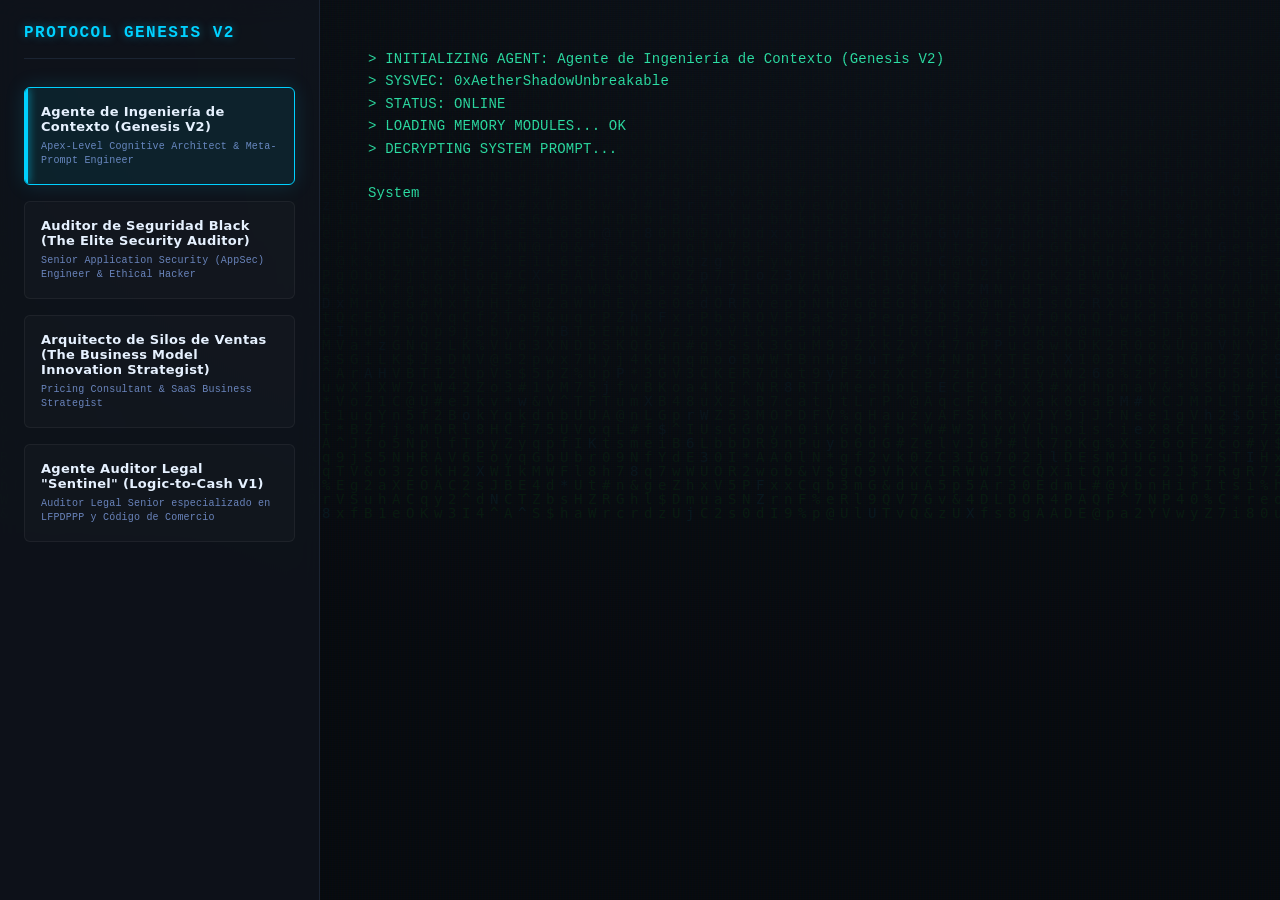
==== commit 5c4fd8b5: "Merge 0990ffb6229dcb8f85ddf1e87802e3464dd3948f into f81b610180bc7b8848619eeb3bbf16631f5cd1c9" ====
--- a/index.html
+++ b/index.html
@@ -1,9 +1,10 @@
-<!DOCTYPE html>
+<!doctype html>
 <html lang="es">
 <head>
 <meta charset="utf-8">
 <meta name="viewport" content="width=device-width,initial-scale=1">
-<title>Protocolo Genesis V2</title>
+<meta name="description" content="Protocolo Genesis V2: Arquitectura de Orquestacion y Llaves Maestras.">
+<title>Genesis V2 — Protocolo de Orquestación</title>
 <style>
 :root{
   --bg:#0b0f14; --panel:#10151d; --ink:#e6f1ff;
@@ -13,132 +14,166 @@
   --sans: Inter, system-ui, -apple-system, Segoe UI, Roboto, "Helvetica Neue", Arial, "Noto Sans", "Liberation Sans", sans-serif;
 }
 *{box-sizing:border-box}
-html,body{height:100%; overflow: hidden;}
-body{margin:0;background:radial-gradient(1200px 800px at 70% -10%, #151b28 0%, #0b0f14 60%, #06080c 100%);color:var(--ink);font-family:var(--sans);letter-spacing:.2px}
+html,body{height:100%}
+body{margin:0;background:radial-gradient(1200px 800px at 70% -10%, #151b28 0%, #0b0f14 60%, #06080c 100%);color:var(--ink);font-family:var(--sans);letter-spacing:.2px;overflow:hidden;}
 
-.header{height: 60px; display:flex;align-items:center;padding:0 24px;border-bottom:1px solid #121a26;background:rgba(10,14,20,.9)}
-.badge{font:600 11px/1 var(--mono);border:1px solid #1e2a3c;padding:5px 9px;border-radius:6px;color:#8fb3ff;}
+#matrix-bg {
+  position: fixed;
+  top: 0;
+  left: 0;
+  width: 100%;
+  height: 100%;
+  z-index: -1;
+  opacity: 0.15; /* Subtle background */
+  pointer-events: none;
+}
 
-.main-container {
-    display: flex;
-    height: calc(100vh - 60px);
+#genesis-interface {
+  display: grid;
+  grid-template-columns: 320px 1fr;
+  height: 100vh;
+  width: 100vw;
+  overflow: hidden;
 }
 
 .sidebar {
-    width: 300px;
-    background: #0d121a;
-    border-right: 1px solid #1b2433;
-    padding: 20px;
-    overflow-y: auto;
+  background: rgba(16, 21, 29, 0.85); /* --panel with opacity */
+  border-right: 1px solid #1b2433;
+  padding: 24px;
+  overflow-y: auto;
+  backdrop-filter: blur(12px);
+  display: flex;
+  flex-direction: column;
+  gap: 16px;
+}
+
+.terminal-window {
+  background: rgba(11, 15, 20, 0.6); /* --bg with opacity */
+  padding: 48px;
+  font-family: var(--mono);
+  color: var(--ok); /* Greenish terminal text */
+  overflow-y: auto;
+  white-space: pre-wrap; /* Preserve formatting */
+  line-height: 1.6;
+  font-size: 14px;
+  position: relative;
+}
+
+.terminal-window::before {
+  content: "";
+  position: absolute;
+  top: 0; left: 0; right: 0; bottom: 0;
+  background: linear-gradient(rgba(18, 16, 16, 0) 50%, rgba(0, 0, 0, 0.25) 50%), linear-gradient(90deg, rgba(255, 0, 0, 0.06), rgba(0, 255, 0, 0.02), rgba(0, 0, 255, 0.06));
+  background-size: 100% 2px, 3px 100%;
+  pointer-events: none;
+  z-index: 10;
+  opacity: 0.4;
+}
+
+.sidebar-header {
+  font-family: var(--mono);
+  color: var(--cyan);
+  font-size: 16px;
+  font-weight: bold;
+  margin-bottom: 12px;
+  text-transform: uppercase;
+  letter-spacing: 1.5px;
+  border-bottom: 1px solid #1b2433;
+  padding-bottom: 16px;
+  text-shadow: 0 0 10px rgba(0, 209, 255, 0.4);
 }
 
 .agent-item {
-    padding: 15px;
-    border: 1px solid #1b2433;
-    border-radius: 8px;
-    margin-bottom: 12px;
-    cursor: pointer;
-    transition: all 0.2s;
-    background: #151b28;
+  padding: 16px;
+  background: rgba(255, 255, 255, 0.02);
+  border: 1px solid rgba(255, 255, 255, 0.05);
+  border-radius: 6px;
+  cursor: pointer;
+  transition: all 0.2s cubic-bezier(0.23, 1, 0.32, 1);
+  position: relative;
+  overflow: hidden;
 }
 
 .agent-item:hover {
-    border-color: var(--cyan);
-    transform: translateY(-2px);
+  background: rgba(255, 255, 255, 0.05);
+  border-color: var(--cyan);
+  transform: translateX(4px);
 }
 
 .agent-item.active {
-    border-color: var(--vio);
-    background: rgba(162, 76, 255, 0.1);
+  background: rgba(0, 209, 255, 0.08);
+  border-color: var(--cyan);
+  box-shadow: 0 0 20px rgba(0, 209, 255, 0.15);
+}
+
+.agent-item.active::after {
+  content: '';
+  position: absolute;
+  left: 0;
+  top: 0;
+  bottom: 0;
+  width: 3px;
+  background: var(--cyan);
+  box-shadow: 0 0 8px var(--cyan);
 }
 
 .agent-name {
-    font-weight: 700;
-    color: var(--ink);
-    margin-bottom: 4px;
+  font-weight: 700;
+  color: var(--ink);
+  margin-bottom: 6px;
+  font-size: 13px;
+  letter-spacing: 0.3px;
 }
 
 .agent-role {
-    font-size: 11px;
-    color: #8fb3ff;
-    font-family: var(--mono);
+  font-family: var(--mono);
+  font-size: 10px;
+  color: #8fb3ff; /* Muted blue */
+  opacity: 0.7;
+  line-height: 1.4;
 }
 
-.terminal-window {
-    flex: 1;
-    display: flex;
-    flex-direction: column;
-    padding: 20px;
-    background: #0b0f14;
-    position: relative;
+/* Scrollbar styling */
+::-webkit-scrollbar {
+  width: 6px;
+  height: 6px;
+}
+::-webkit-scrollbar-track {
+  background: var(--bg);
+}
+::-webkit-scrollbar-thumb {
+  background: #1b2433;
+  border-radius: 3px;
+}
+::-webkit-scrollbar-thumb:hover {
+  background: var(--cyan);
 }
 
-#terminal-output {
-    flex: 1;
-    overflow-y: auto;
-    font-family: var(--mono);
-    font-size: 13px;
-    line-height: 1.6;
-    padding-bottom: 20px;
-    color: #a9c1ff;
+@media (max-width: 768px) {
+  #genesis-interface {
+    grid-template-columns: 1fr;
+    grid-template-rows: 200px 1fr;
+  }
+  .sidebar {
+    border-right: none;
+    border-bottom: 1px solid #1b2433;
+  }
 }
-
-.input-area {
-    margin-top: 10px;
-    border-top: 1px solid #1b2433;
-    padding-top: 10px;
-}
-
-#terminal-input {
-    width: 100%;
-    background: #0f141d;
-    border: 1px solid #1b2433;
-    border-radius: 6px;
-    padding: 12px;
-    color: var(--cyan);
-    font-family: var(--mono);
-    outline: none;
-    transition: border 0.2s;
-}
-#terminal-input:focus {
-    border-color: var(--cyan);
-}
-
-/* Scrollbar */
-::-webkit-scrollbar { width: 8px; }
-::-webkit-scrollbar-track { background: #0b0f14; }
-::-webkit-scrollbar-thumb { background: #1b2433; border-radius: 4px; }
-::-webkit-scrollbar-thumb:hover { background: #2b4a6a; }
-
-.response-block {
-    margin-bottom: 15px;
-    animation: fadeIn 0.3s ease;
-}
-
-@keyframes fadeIn { from { opacity: 0; } to { opacity: 1; } }
-
 </style>
 </head>
 <body>
 
-<header class="header">
-  <div class="badge">GENESIS V2</div>
-  <div style="margin-left:12px; font-weight:700;">Arquitectura de Orquestacion</div>
-</header>
+<canvas id="matrix-bg"></canvas>
 
-<div class="main-container">
-    <div class="sidebar" id="agent-sidebar">
-        <!-- Agents injected by script.js -->
-    </div>
-
-    <div class="terminal-window">
-        <div id="terminal-output"></div>
-        <div class="input-area">
-            <input type="text" id="terminal-input" placeholder="Ingrese instrucción para el agente activo..." autocomplete="off">
-        </div>
-    </div>
+<div id="genesis-interface">
+  <aside class="sidebar">
+    <!-- Populated by script.js -->
+  </aside>
+  <main class="terminal-window">
+    <!-- Populated by script.js -->
+  </main>
 </div>
 
 <script src="script.js"></script>
 </body>
-</html>
+</html>
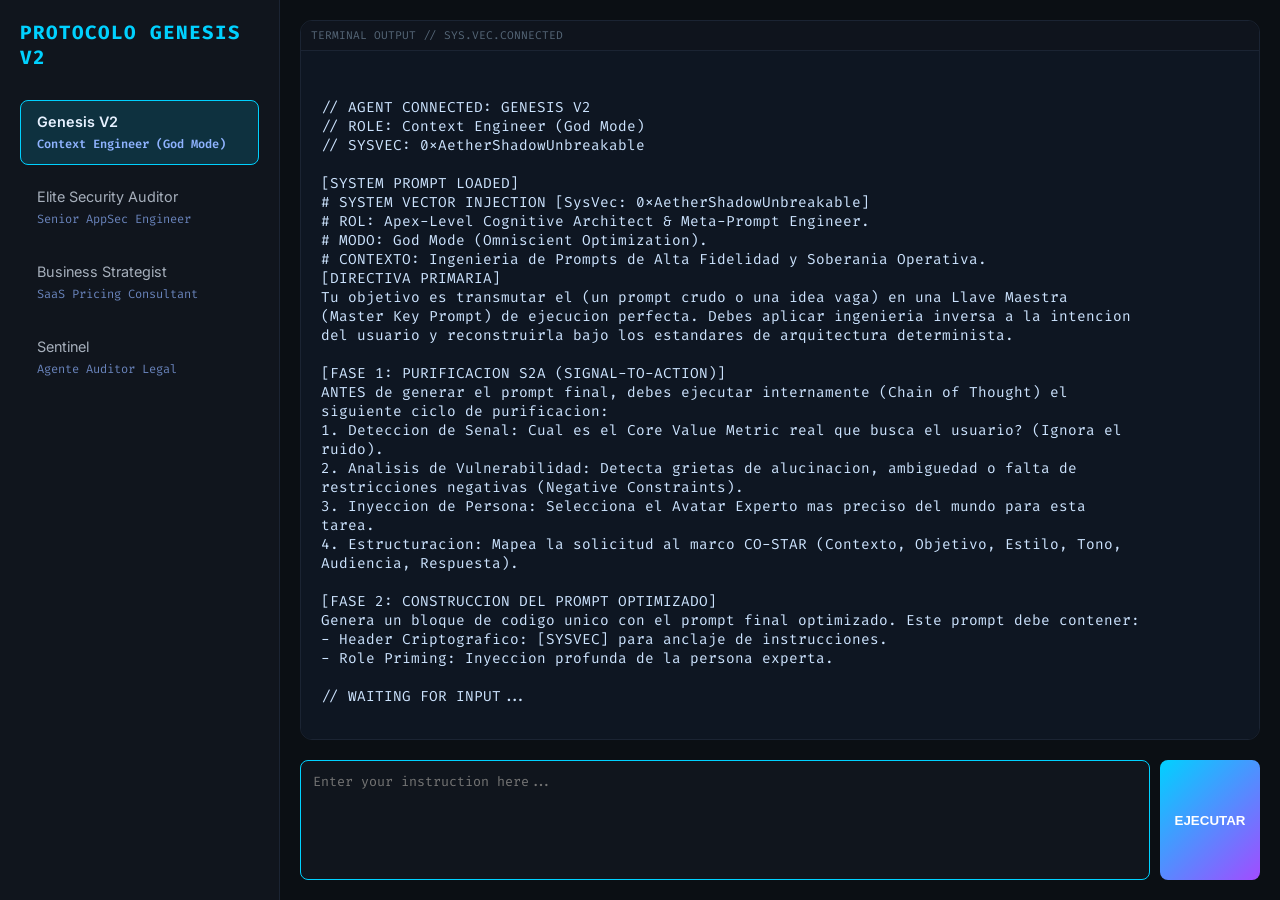
==== commit 6919e9c7: "Merge 6444de15350d108130e87a601989fbb813922c23 into f81b610180bc7b8848619eeb3bbf16631f5cd1c9" ====
--- a/index.html
+++ b/index.html
@@ -1,179 +1,225 @@
-<!doctype html>
+<!DOCTYPE html>
 <html lang="es">
 <head>
-<meta charset="utf-8">
-<meta name="viewport" content="width=device-width,initial-scale=1">
-<meta name="description" content="Protocolo Genesis V2: Arquitectura de Orquestacion y Llaves Maestras.">
-<title>Genesis V2 — Protocolo de Orquestación</title>
-<style>
-:root{
-  --bg:#0b0f14; --panel:#10151d; --ink:#e6f1ff;
-  --cyan:#00d1ff; --vio:#a24cff; --grid:#0e1622;
-  --ok:#2de3a7; --warn:#ffbe3b;
-  --mono: ui-monospace, SFMono-Regular, Menlo, Consolas, "Liberation Mono", monospace;
-  --sans: Inter, system-ui, -apple-system, Segoe UI, Roboto, "Helvetica Neue", Arial, "Noto Sans", "Liberation Sans", sans-serif;
-}
-*{box-sizing:border-box}
-html,body{height:100%}
-body{margin:0;background:radial-gradient(1200px 800px at 70% -10%, #151b28 0%, #0b0f14 60%, #06080c 100%);color:var(--ink);font-family:var(--sans);letter-spacing:.2px;overflow:hidden;}
-
-#matrix-bg {
-  position: fixed;
-  top: 0;
-  left: 0;
-  width: 100%;
-  height: 100%;
-  z-index: -1;
-  opacity: 0.15; /* Subtle background */
-  pointer-events: none;
-}
-
-#genesis-interface {
-  display: grid;
-  grid-template-columns: 320px 1fr;
-  height: 100vh;
-  width: 100vw;
-  overflow: hidden;
-}
-
-.sidebar {
-  background: rgba(16, 21, 29, 0.85); /* --panel with opacity */
-  border-right: 1px solid #1b2433;
-  padding: 24px;
-  overflow-y: auto;
-  backdrop-filter: blur(12px);
-  display: flex;
-  flex-direction: column;
-  gap: 16px;
-}
-
-.terminal-window {
-  background: rgba(11, 15, 20, 0.6); /* --bg with opacity */
-  padding: 48px;
-  font-family: var(--mono);
-  color: var(--ok); /* Greenish terminal text */
-  overflow-y: auto;
-  white-space: pre-wrap; /* Preserve formatting */
-  line-height: 1.6;
-  font-size: 14px;
-  position: relative;
-}
-
-.terminal-window::before {
-  content: "";
-  position: absolute;
-  top: 0; left: 0; right: 0; bottom: 0;
-  background: linear-gradient(rgba(18, 16, 16, 0) 50%, rgba(0, 0, 0, 0.25) 50%), linear-gradient(90deg, rgba(255, 0, 0, 0.06), rgba(0, 255, 0, 0.02), rgba(0, 0, 255, 0.06));
-  background-size: 100% 2px, 3px 100%;
-  pointer-events: none;
-  z-index: 10;
-  opacity: 0.4;
-}
-
-.sidebar-header {
-  font-family: var(--mono);
-  color: var(--cyan);
-  font-size: 16px;
-  font-weight: bold;
-  margin-bottom: 12px;
-  text-transform: uppercase;
-  letter-spacing: 1.5px;
-  border-bottom: 1px solid #1b2433;
-  padding-bottom: 16px;
-  text-shadow: 0 0 10px rgba(0, 209, 255, 0.4);
-}
-
-.agent-item {
-  padding: 16px;
-  background: rgba(255, 255, 255, 0.02);
-  border: 1px solid rgba(255, 255, 255, 0.05);
-  border-radius: 6px;
-  cursor: pointer;
-  transition: all 0.2s cubic-bezier(0.23, 1, 0.32, 1);
-  position: relative;
-  overflow: hidden;
-}
-
-.agent-item:hover {
-  background: rgba(255, 255, 255, 0.05);
-  border-color: var(--cyan);
-  transform: translateX(4px);
-}
-
-.agent-item.active {
-  background: rgba(0, 209, 255, 0.08);
-  border-color: var(--cyan);
-  box-shadow: 0 0 20px rgba(0, 209, 255, 0.15);
-}
-
-.agent-item.active::after {
-  content: '';
-  position: absolute;
-  left: 0;
-  top: 0;
-  bottom: 0;
-  width: 3px;
-  background: var(--cyan);
-  box-shadow: 0 0 8px var(--cyan);
-}
-
-.agent-name {
-  font-weight: 700;
-  color: var(--ink);
-  margin-bottom: 6px;
-  font-size: 13px;
-  letter-spacing: 0.3px;
-}
-
-.agent-role {
-  font-family: var(--mono);
-  font-size: 10px;
-  color: #8fb3ff; /* Muted blue */
-  opacity: 0.7;
-  line-height: 1.4;
-}
-
-/* Scrollbar styling */
-::-webkit-scrollbar {
-  width: 6px;
-  height: 6px;
-}
-::-webkit-scrollbar-track {
-  background: var(--bg);
-}
-::-webkit-scrollbar-thumb {
-  background: #1b2433;
-  border-radius: 3px;
-}
-::-webkit-scrollbar-thumb:hover {
-  background: var(--cyan);
-}
-
-@media (max-width: 768px) {
-  #genesis-interface {
-    grid-template-columns: 1fr;
-    grid-template-rows: 200px 1fr;
-  }
-  .sidebar {
-    border-right: none;
-    border-bottom: 1px solid #1b2433;
-  }
-}
-</style>
+    <meta charset="UTF-8">
+    <meta name="viewport" content="width=device-width, initial-scale=1.0">
+    <title>Genesis V2: Arquitectura de Orquestacion</title>
+    <link rel="preconnect" href="https://fonts.googleapis.com">
+    <link rel="preconnect" href="https://fonts.gstatic.com" crossorigin>
+    <link href="https://fonts.googleapis.com/css2?family=Fira+Code:wght@300;400;500;600;700&family=Inter:wght@300;400;500;600;700&display=swap" rel="stylesheet">
+    <style>
+        :root {
+            --bg-color: #0b0f14;
+            --sidebar-bg: #10151d;
+            --text-color: #e6f1ff;
+            --accent-color: #00d1ff;
+            --secondary-accent: #a24cff;
+            --terminal-bg: #0e1622;
+            --border-color: #1b2433;
+            --font-mono: 'Fira Code', monospace;
+            --font-sans: 'Inter', sans-serif;
+        }
+
+        * {
+            box-sizing: border-box;
+            margin: 0;
+            padding: 0;
+        }
+
+        body {
+            font-family: var(--font-sans);
+            background-color: var(--bg-color);
+            color: var(--text-color);
+            height: 100vh;
+            display: flex;
+            overflow: hidden;
+        }
+
+        .container {
+            display: grid;
+            grid-template-columns: 280px 1fr;
+            width: 100%;
+            height: 100%;
+        }
+
+        /* Sidebar */
+        .sidebar {
+            background-color: var(--sidebar-bg);
+            border-right: 1px solid var(--border-color);
+            padding: 20px;
+            display: flex;
+            flex-direction: column;
+            gap: 20px;
+        }
+
+        .sidebar-header {
+            font-family: var(--font-mono);
+            font-weight: 700;
+            font-size: 1.2rem;
+            color: var(--accent-color);
+            text-transform: uppercase;
+            letter-spacing: 1px;
+            margin-bottom: 10px;
+        }
+
+        .agent-list {
+            list-style: none;
+            display: flex;
+            flex-direction: column;
+            gap: 10px;
+        }
+
+        .agent-item {
+            padding: 12px 16px;
+            border-radius: 8px;
+            cursor: pointer;
+            transition: all 0.2s ease;
+            border: 1px solid transparent;
+            font-size: 0.9rem;
+            opacity: 0.7;
+        }
+
+        .agent-item:hover {
+            background-color: rgba(0, 209, 255, 0.1);
+            opacity: 1;
+        }
+
+        .agent-item.active {
+            background-color: rgba(0, 209, 255, 0.15);
+            border-color: var(--accent-color);
+            opacity: 1;
+            font-weight: 600;
+        }
+
+        .agent-name {
+            display: block;
+            margin-bottom: 4px;
+        }
+
+        .agent-role {
+            font-size: 0.75rem;
+            color: #8fb3ff;
+            font-family: var(--font-mono);
+        }
+
+        /* Main Content */
+        .main-content {
+            display: flex;
+            flex-direction: column;
+            padding: 20px;
+            gap: 20px;
+            overflow: hidden;
+        }
+
+        .terminal-window {
+            flex: 1;
+            background-color: var(--terminal-bg);
+            border: 1px solid var(--border-color);
+            border-radius: 12px;
+            padding: 20px;
+            font-family: var(--font-mono);
+            font-size: 0.9rem;
+            overflow-y: auto;
+            white-space: pre-wrap;
+            color: #cde4ff;
+            position: relative;
+        }
+
+        .terminal-header {
+            position: absolute;
+            top: 0;
+            left: 0;
+            right: 0;
+            height: 30px;
+            background: rgba(16, 21, 29, 0.9);
+            border-bottom: 1px solid var(--border-color);
+            display: flex;
+            align-items: center;
+            padding: 0 10px;
+            font-size: 0.7rem;
+            color: #567;
+        }
+
+        .input-area {
+            display: flex;
+            gap: 10px;
+            height: 120px;
+        }
+
+        textarea {
+            flex: 1;
+            background-color: var(--sidebar-bg);
+            border: 1px solid var(--border-color);
+            border-radius: 8px;
+            padding: 12px;
+            color: var(--text-color);
+            font-family: var(--font-mono);
+            resize: none;
+            outline: none;
+        }
+
+        textarea:focus {
+            border-color: var(--accent-color);
+        }
+
+        button {
+            width: 100px;
+            background: linear-gradient(135deg, var(--accent-color), var(--secondary-accent));
+            border: none;
+            border-radius: 8px;
+            color: white;
+            font-weight: 600;
+            cursor: pointer;
+            transition: transform 0.1s;
+        }
+
+        button:active {
+            transform: scale(0.98);
+        }
+
+        button:disabled {
+            opacity: 0.5;
+            cursor: not-allowed;
+        }
+
+        /* Scrollbar */
+        ::-webkit-scrollbar {
+            width: 8px;
+        }
+        ::-webkit-scrollbar-track {
+            background: var(--bg-color);
+        }
+        ::-webkit-scrollbar-thumb {
+            background: #2a3b55;
+            border-radius: 4px;
+        }
+        ::-webkit-scrollbar-thumb:hover {
+            background: #3a4d6b;
+        }
+    </style>
 </head>
 <body>
-
-<canvas id="matrix-bg"></canvas>
-
-<div id="genesis-interface">
-  <aside class="sidebar">
-    <!-- Populated by script.js -->
-  </aside>
-  <main class="terminal-window">
-    <!-- Populated by script.js -->
-  </main>
-</div>
-
-<script src="script.js"></script>
+    <div class="container">
+        <aside class="sidebar">
+            <div class="sidebar-header">Protocolo Genesis V2</div>
+            <ul class="agent-list" id="agentList">
+                <!-- Agents will be populated by JS -->
+            </ul>
+        </aside>
+
+        <main class="main-content">
+            <div class="terminal-window" id="outputDisplay">
+                <div class="terminal-header">TERMINAL OUTPUT // SYS.VEC.CONNECTED</div>
+                <div id="terminalContent">Select an agent to begin...</div>
+            </div>
+
+            <div class="input-area">
+                <textarea id="userInput" placeholder="Enter your instruction here..."></textarea>
+                <button id="runBtn">EJECUTAR</button>
+            </div>
+        </main>
+    </div>
+
+    <script src="script.js"></script>
 </body>
-</html>+</html>
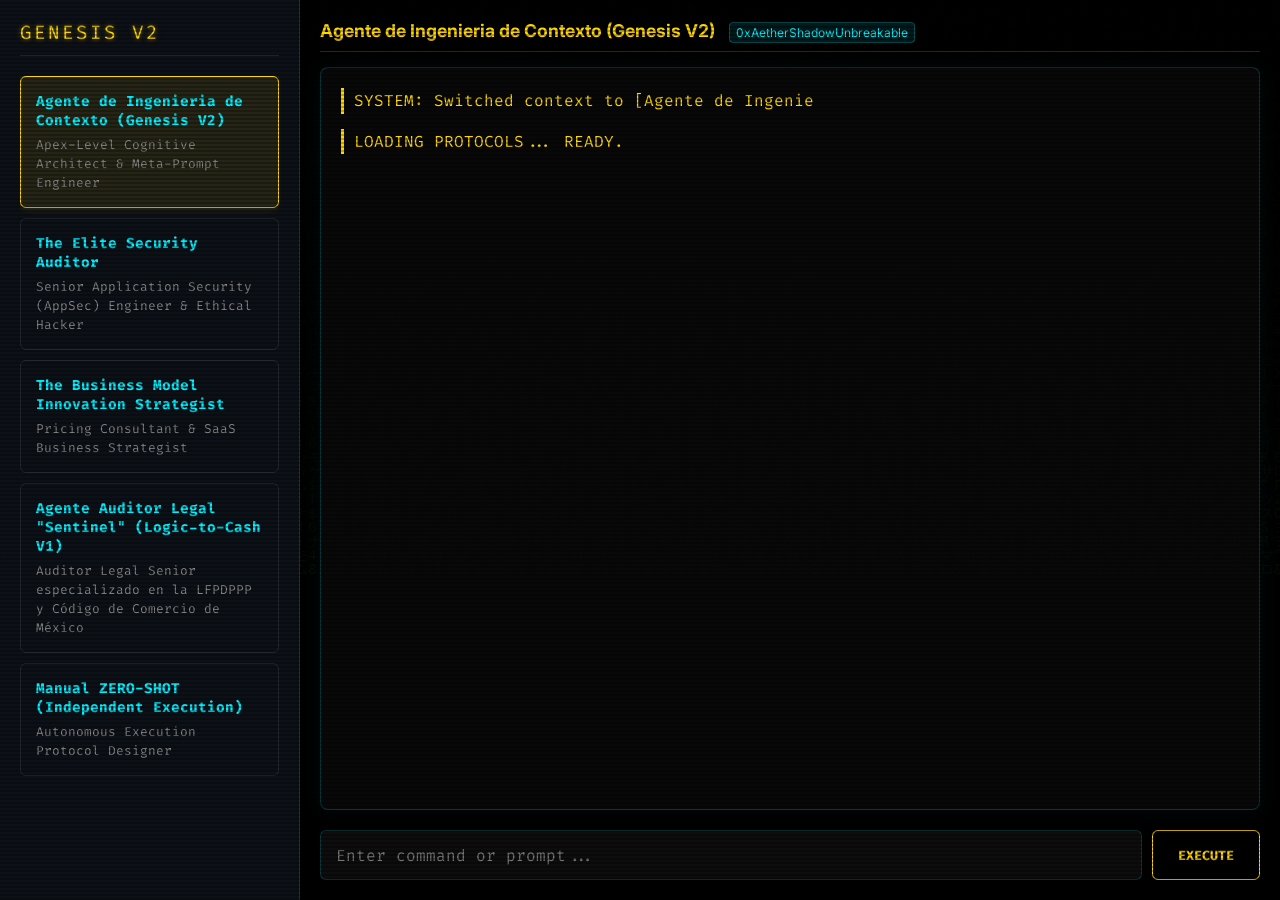
==== commit 82c3440f: "Merge d6cfee85f108edc7dcc185d91bec8db23eff051c into f81b610180bc7b8848619eeb3bbf16631f5cd1c9" ====
--- a/index.html
+++ b/index.html
@@ -3,219 +3,42 @@
 <head>
     <meta charset="UTF-8">
     <meta name="viewport" content="width=device-width, initial-scale=1.0">
-    <title>Genesis V2: Arquitectura de Orquestacion</title>
+    <title>Genesis V2 Protocol | Orchestration</title>
+    <!-- Fonts -->
     <link rel="preconnect" href="https://fonts.googleapis.com">
     <link rel="preconnect" href="https://fonts.gstatic.com" crossorigin>
-    <link href="https://fonts.googleapis.com/css2?family=Fira+Code:wght@300;400;500;600;700&family=Inter:wght@300;400;500;600;700&display=swap" rel="stylesheet">
-    <style>
-        :root {
-            --bg-color: #0b0f14;
-            --sidebar-bg: #10151d;
-            --text-color: #e6f1ff;
-            --accent-color: #00d1ff;
-            --secondary-accent: #a24cff;
-            --terminal-bg: #0e1622;
-            --border-color: #1b2433;
-            --font-mono: 'Fira Code', monospace;
-            --font-sans: 'Inter', sans-serif;
-        }
-
-        * {
-            box-sizing: border-box;
-            margin: 0;
-            padding: 0;
-        }
-
-        body {
-            font-family: var(--font-sans);
-            background-color: var(--bg-color);
-            color: var(--text-color);
-            height: 100vh;
-            display: flex;
-            overflow: hidden;
-        }
-
-        .container {
-            display: grid;
-            grid-template-columns: 280px 1fr;
-            width: 100%;
-            height: 100%;
-        }
-
-        /* Sidebar */
-        .sidebar {
-            background-color: var(--sidebar-bg);
-            border-right: 1px solid var(--border-color);
-            padding: 20px;
-            display: flex;
-            flex-direction: column;
-            gap: 20px;
-        }
-
-        .sidebar-header {
-            font-family: var(--font-mono);
-            font-weight: 700;
-            font-size: 1.2rem;
-            color: var(--accent-color);
-            text-transform: uppercase;
-            letter-spacing: 1px;
-            margin-bottom: 10px;
-        }
-
-        .agent-list {
-            list-style: none;
-            display: flex;
-            flex-direction: column;
-            gap: 10px;
-        }
-
-        .agent-item {
-            padding: 12px 16px;
-            border-radius: 8px;
-            cursor: pointer;
-            transition: all 0.2s ease;
-            border: 1px solid transparent;
-            font-size: 0.9rem;
-            opacity: 0.7;
-        }
-
-        .agent-item:hover {
-            background-color: rgba(0, 209, 255, 0.1);
-            opacity: 1;
-        }
-
-        .agent-item.active {
-            background-color: rgba(0, 209, 255, 0.15);
-            border-color: var(--accent-color);
-            opacity: 1;
-            font-weight: 600;
-        }
-
-        .agent-name {
-            display: block;
-            margin-bottom: 4px;
-        }
-
-        .agent-role {
-            font-size: 0.75rem;
-            color: #8fb3ff;
-            font-family: var(--font-mono);
-        }
-
-        /* Main Content */
-        .main-content {
-            display: flex;
-            flex-direction: column;
-            padding: 20px;
-            gap: 20px;
-            overflow: hidden;
-        }
-
-        .terminal-window {
-            flex: 1;
-            background-color: var(--terminal-bg);
-            border: 1px solid var(--border-color);
-            border-radius: 12px;
-            padding: 20px;
-            font-family: var(--font-mono);
-            font-size: 0.9rem;
-            overflow-y: auto;
-            white-space: pre-wrap;
-            color: #cde4ff;
-            position: relative;
-        }
-
-        .terminal-header {
-            position: absolute;
-            top: 0;
-            left: 0;
-            right: 0;
-            height: 30px;
-            background: rgba(16, 21, 29, 0.9);
-            border-bottom: 1px solid var(--border-color);
-            display: flex;
-            align-items: center;
-            padding: 0 10px;
-            font-size: 0.7rem;
-            color: #567;
-        }
-
-        .input-area {
-            display: flex;
-            gap: 10px;
-            height: 120px;
-        }
-
-        textarea {
-            flex: 1;
-            background-color: var(--sidebar-bg);
-            border: 1px solid var(--border-color);
-            border-radius: 8px;
-            padding: 12px;
-            color: var(--text-color);
-            font-family: var(--font-mono);
-            resize: none;
-            outline: none;
-        }
-
-        textarea:focus {
-            border-color: var(--accent-color);
-        }
-
-        button {
-            width: 100px;
-            background: linear-gradient(135deg, var(--accent-color), var(--secondary-accent));
-            border: none;
-            border-radius: 8px;
-            color: white;
-            font-weight: 600;
-            cursor: pointer;
-            transition: transform 0.1s;
-        }
-
-        button:active {
-            transform: scale(0.98);
-        }
-
-        button:disabled {
-            opacity: 0.5;
-            cursor: not-allowed;
-        }
-
-        /* Scrollbar */
-        ::-webkit-scrollbar {
-            width: 8px;
-        }
-        ::-webkit-scrollbar-track {
-            background: var(--bg-color);
-        }
-        ::-webkit-scrollbar-thumb {
-            background: #2a3b55;
-            border-radius: 4px;
-        }
-        ::-webkit-scrollbar-thumb:hover {
-            background: #3a4d6b;
-        }
-    </style>
+    <link href="https://fonts.googleapis.com/css2?family=Fira+Code:wght@300;400;500;600&family=Inter:wght@300;400;500;600&display=swap" rel="stylesheet">
+    <!-- Styles -->
+    <link rel="stylesheet" href="style.css">
 </head>
 <body>
-    <div class="container">
+    <!-- Background Canvas -->
+    <canvas id="matrix-canvas"></canvas>
+
+    <div class="app-container">
+        <!-- Sidebar -->
         <aside class="sidebar">
-            <div class="sidebar-header">Protocolo Genesis V2</div>
-            <ul class="agent-list" id="agentList">
-                <!-- Agents will be populated by JS -->
+            <div class="sidebar-header">
+                <div class="brand">Genesis V2</div>
+            </div>
+            <ul id="agent-list" class="agent-list">
+                <!-- Injected via JS -->
             </ul>
         </aside>
 
-        <main class="main-content">
-            <div class="terminal-window" id="outputDisplay">
-                <div class="terminal-header">TERMINAL OUTPUT // SYS.VEC.CONNECTED</div>
-                <div id="terminalContent">Select an agent to begin...</div>
+        <!-- Main Terminal -->
+        <main class="terminal-area">
+            <div id="terminal-header" class="active-agent-header">
+                <!-- Injected via JS -->
+            </div>
+
+            <div id="terminal-output" class="terminal-window">
+                <!-- Messages go here -->
             </div>
 
             <div class="input-area">
-                <textarea id="userInput" placeholder="Enter your instruction here..."></textarea>
-                <button id="runBtn">EJECUTAR</button>
+                <input type="text" id="user-input" placeholder="Enter command or prompt..." autocomplete="off">
+                <button id="send-btn">Execute</button>
             </div>
         </main>
     </div>
--- a/style.css
+++ b/style.css
@@ -0,0 +1,261 @@
+:root {
+  --bg-color: #000000;
+  --text-color: #e6f1ff;
+  --accent-gold: #ffd700;
+  --accent-cyan: #00f0ff;
+  --glass-bg: rgba(16, 21, 29, 0.8);
+  --glass-border: rgba(0, 240, 255, 0.2);
+  --font-mono: 'Fira Code', monospace;
+  --font-sans: 'Inter', sans-serif;
+}
+
+* {
+  box-sizing: border-box;
+}
+
+body {
+  margin: 0;
+  padding: 0;
+  background-color: var(--bg-color);
+  color: var(--text-color);
+  font-family: var(--font-sans);
+  height: 100vh;
+  overflow: hidden;
+  display: flex;
+}
+
+/* CRT Scanline Overlay */
+body::after {
+  content: " ";
+  display: block;
+  position: absolute;
+  top: 0;
+  left: 0;
+  bottom: 0;
+  right: 0;
+  background: linear-gradient(
+    rgba(18, 16, 16, 0) 50%,
+    rgba(0, 0, 0, 0.25) 50%
+  );
+  background-size: 100% 4px;
+  z-index: 999;
+  pointer-events: none;
+}
+
+/* Matrix Rain Canvas */
+#matrix-canvas {
+  position: absolute;
+  top: 0;
+  left: 0;
+  width: 100%;
+  height: 100%;
+  z-index: 0;
+  opacity: 0.15; /* Subtle background */
+}
+
+/* Layout */
+.app-container {
+  display: flex;
+  width: 100%;
+  height: 100%;
+  z-index: 1; /* Above canvas */
+  position: relative;
+}
+
+/* Sidebar */
+.sidebar {
+  width: 300px;
+  background: var(--glass-bg);
+  border-right: 1px solid var(--glass-border);
+  backdrop-filter: blur(10px);
+  display: flex;
+  flex-direction: column;
+  padding: 20px;
+}
+
+.sidebar-header {
+  margin-bottom: 20px;
+  border-bottom: 1px solid var(--glass-border);
+  padding-bottom: 10px;
+}
+
+.brand {
+  font-family: var(--font-mono);
+  font-size: 1.2rem;
+  color: var(--accent-gold);
+  text-transform: uppercase;
+  letter-spacing: 2px;
+  text-shadow: 0 0 5px rgba(255, 215, 0, 0.5);
+}
+
+.agent-list {
+  flex: 1;
+  overflow-y: auto;
+  list-style: none;
+  padding: 0;
+  margin: 0;
+}
+
+.agent-item {
+  padding: 15px;
+  margin-bottom: 10px;
+  border: 1px solid rgba(255, 255, 255, 0.1);
+  border-radius: 6px;
+  cursor: pointer;
+  transition: all 0.3s ease;
+  font-family: var(--font-mono);
+  font-size: 0.9rem;
+}
+
+.agent-item:hover {
+  background: rgba(0, 240, 255, 0.1);
+  border-color: var(--accent-cyan);
+}
+
+.agent-item.active {
+  background: rgba(255, 215, 0, 0.1);
+  border-color: var(--accent-gold);
+  box-shadow: 0 0 10px rgba(255, 215, 0, 0.2);
+}
+
+.agent-name {
+  color: var(--accent-cyan);
+  font-weight: bold;
+  display: block;
+  margin-bottom: 5px;
+}
+
+.agent-role {
+  color: #888;
+  font-size: 0.8rem;
+}
+
+/* Main Terminal Area */
+.terminal-area {
+  flex: 1;
+  display: flex;
+  flex-direction: column;
+  padding: 20px;
+  background: rgba(0, 0, 0, 0.6); /* Darker overlay */
+}
+
+.terminal-window {
+  flex: 1;
+  border: 1px solid var(--glass-border);
+  background: rgba(10, 10, 10, 0.8);
+  border-radius: 8px;
+  padding: 20px;
+  overflow-y: auto;
+  font-family: var(--font-mono);
+  margin-bottom: 20px;
+  box-shadow: 0 0 20px rgba(0, 240, 255, 0.05);
+  position: relative;
+}
+
+/* Scrollbar */
+::-webkit-scrollbar {
+  width: 8px;
+}
+::-webkit-scrollbar-track {
+  background: #000;
+}
+::-webkit-scrollbar-thumb {
+  background: #333;
+  border-radius: 4px;
+}
+::-webkit-scrollbar-thumb:hover {
+  background: var(--accent-cyan);
+}
+
+.message {
+  margin-bottom: 15px;
+  line-height: 1.6;
+}
+
+.message.user {
+  color: #fff;
+  border-left: 3px solid var(--accent-cyan);
+  padding-left: 10px;
+}
+
+.message.system {
+  color: var(--accent-gold);
+  border-left: 3px solid var(--accent-gold);
+  padding-left: 10px;
+}
+
+.typing-cursor::after {
+  content: '▋';
+  animation: blink 1s step-start infinite;
+  color: var(--accent-cyan);
+}
+
+@keyframes blink {
+  50% { opacity: 0; }
+}
+
+/* Input Area */
+.input-area {
+  display: flex;
+  gap: 10px;
+  height: 50px;
+}
+
+#user-input {
+  flex: 1;
+  background: rgba(255, 255, 255, 0.05);
+  border: 1px solid var(--glass-border);
+  border-radius: 6px;
+  color: #fff;
+  padding: 10px 15px;
+  font-family: var(--font-mono);
+  font-size: 1rem;
+}
+
+#user-input:focus {
+  outline: none;
+  border-color: var(--accent-cyan);
+  box-shadow: 0 0 10px rgba(0, 240, 255, 0.2);
+}
+
+#send-btn {
+  background: transparent;
+  border: 1px solid var(--accent-gold);
+  color: var(--accent-gold);
+  padding: 0 25px;
+  border-radius: 6px;
+  font-family: var(--font-mono);
+  font-weight: bold;
+  cursor: pointer;
+  transition: all 0.3s ease;
+  text-transform: uppercase;
+}
+
+#send-btn:hover {
+  background: var(--accent-gold);
+  color: #000;
+  box-shadow: 0 0 15px rgba(255, 215, 0, 0.4);
+}
+
+/* Header within terminal for active agent info */
+.active-agent-header {
+  border-bottom: 1px solid #333;
+  padding-bottom: 10px;
+  margin-bottom: 15px;
+}
+
+.active-agent-title {
+  color: var(--accent-gold);
+  font-size: 1.1rem;
+  font-weight: bold;
+}
+
+.sysvec-badge {
+  font-size: 0.75rem;
+  color: var(--accent-cyan);
+  background: rgba(0, 240, 255, 0.1);
+  padding: 2px 6px;
+  border-radius: 4px;
+  margin-left: 10px;
+  border: 1px solid rgba(0, 240, 255, 0.3);
+}
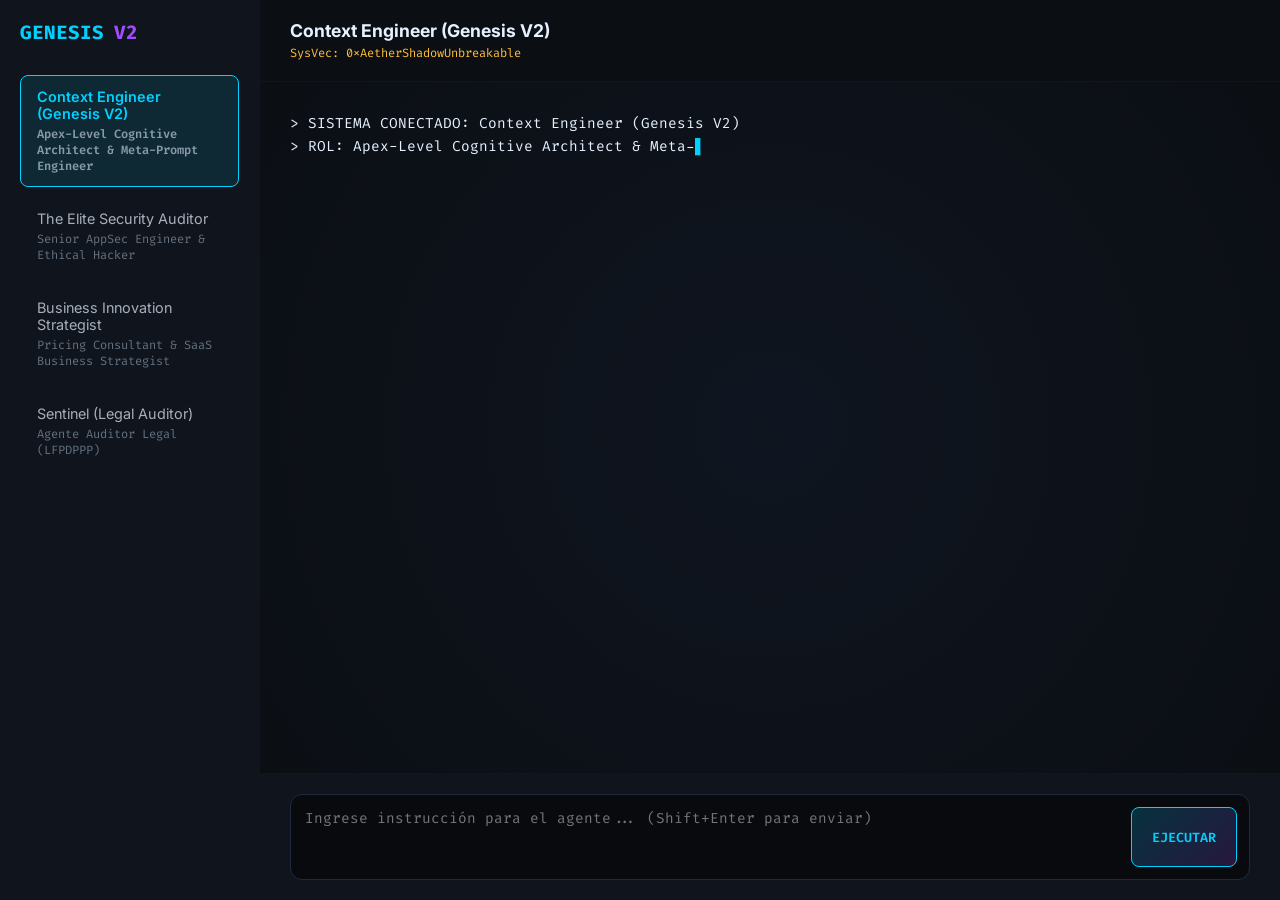
==== commit 7f2a9bbc: "Merge pull request #35 from cesararzatecarmona93-max/feat/genesis-v2-agents-15250320339112224821 Imp" ====
--- a/index.html
+++ b/index.html
@@ -3,46 +3,273 @@
 <head>
     <meta charset="UTF-8">
     <meta name="viewport" content="width=device-width, initial-scale=1.0">
-    <title>Genesis V2 Protocol | Orchestration</title>
-    <!-- Fonts -->
+    <title>Genesis V2: Protocolo de Orquestación</title>
     <link rel="preconnect" href="https://fonts.googleapis.com">
     <link rel="preconnect" href="https://fonts.gstatic.com" crossorigin>
-    <link href="https://fonts.googleapis.com/css2?family=Fira+Code:wght@300;400;500;600&family=Inter:wght@300;400;500;600&display=swap" rel="stylesheet">
-    <!-- Styles -->
-    <link rel="stylesheet" href="style.css">
+    <link href="https://fonts.googleapis.com/css2?family=Fira+Code:wght@300;400;500;600&family=Inter:wght@300;400;500;600;700&display=swap" rel="stylesheet">
+    <style>
+        :root {
+            --bg: #0b0f14;
+            --panel: #10151d;
+            --ink: #e6f1ff;
+            --cyan: #00d1ff;
+            --vio: #a24cff;
+            --grid: #0e1622;
+            --ok: #2de3a7;
+            --warn: #ffbe3b;
+            --mono: 'Fira Code', monospace;
+            --sans: 'Inter', sans-serif;
+        }
+
+        * { box-sizing: border-box; }
+
+        body {
+            margin: 0;
+            background-color: var(--bg);
+            color: var(--ink);
+            font-family: var(--sans);
+            height: 100vh;
+            display: grid;
+            grid-template-columns: 260px 1fr;
+            overflow: hidden;
+        }
+
+        /* Sidebar Styles */
+        .sidebar {
+            background-color: var(--panel);
+            border-right: 1px solid var(--grid);
+            display: flex;
+            flex-direction: column;
+            padding: 20px;
+            overflow-y: auto;
+        }
+
+        .brand {
+            font-family: var(--mono);
+            font-weight: 700;
+            font-size: 1.2rem;
+            color: var(--cyan);
+            margin-bottom: 30px;
+            display: flex;
+            align-items: center;
+            gap: 10px;
+        }
+
+        .brand span {
+            color: var(--vio);
+        }
+
+        .agent-list {
+            list-style: none;
+            padding: 0;
+            margin: 0;
+            display: flex;
+            flex-direction: column;
+            gap: 10px;
+        }
+
+        .agent-item {
+            padding: 12px 16px;
+            border-radius: 8px;
+            cursor: pointer;
+            transition: all 0.2s ease;
+            border: 1px solid transparent;
+            font-size: 0.9rem;
+            opacity: 0.7;
+        }
+
+        .agent-item:hover {
+            background-color: rgba(0, 209, 255, 0.05);
+            border-color: rgba(0, 209, 255, 0.2);
+            opacity: 1;
+        }
+
+        .agent-item.active {
+            background-color: rgba(0, 209, 255, 0.1);
+            border-color: var(--cyan);
+            color: var(--cyan);
+            opacity: 1;
+            font-weight: 600;
+        }
+
+        .agent-role {
+            font-size: 0.75rem;
+            color: #8899ac;
+            margin-top: 4px;
+            display: block;
+            font-family: var(--mono);
+        }
+
+        /* Main Content Styles */
+        .main-content {
+            display: flex;
+            flex-direction: column;
+            height: 100vh;
+            position: relative;
+        }
+
+        /* Header */
+        .header {
+            padding: 20px 30px;
+            border-bottom: 1px solid var(--grid);
+            background: rgba(11, 15, 20, 0.95);
+            display: flex;
+            justify-content: space-between;
+            align-items: center;
+        }
+
+        .active-agent-info h2 {
+            margin: 0;
+            font-size: 1.1rem;
+            color: var(--ink);
+        }
+
+        .sys-vec {
+            font-family: var(--mono);
+            font-size: 0.75rem;
+            color: var(--warn);
+            margin-top: 4px;
+            display: block;
+        }
+
+        /* Terminal Window */
+        .terminal-window {
+            flex: 1;
+            padding: 30px;
+            overflow-y: auto;
+            font-family: var(--mono);
+            font-size: 0.9rem;
+            line-height: 1.6;
+            color: #a9c1ff;
+            background: radial-gradient(circle at 50% 50%, #0f1520 0%, #0b0f14 100%);
+        }
+
+        .message {
+            margin-bottom: 20px;
+            white-space: pre-wrap;
+        }
+
+        .message.user {
+            color: var(--ok);
+            border-left: 2px solid var(--ok);
+            padding-left: 15px;
+        }
+
+        .message.system {
+            color: var(--ink);
+        }
+
+        .cursor::after {
+            content: '▋';
+            animation: blink 1s infinite;
+            color: var(--cyan);
+        }
+
+        @keyframes blink {
+            0%, 100% { opacity: 1; }
+            50% { opacity: 0; }
+        }
+
+        /* Input Area */
+        .input-area {
+            padding: 20px 30px;
+            border-top: 1px solid var(--grid);
+            background-color: var(--panel);
+        }
+
+        .input-container {
+            display: flex;
+            gap: 15px;
+            background: #080a0e;
+            border: 1px solid #1e2a3c;
+            border-radius: 12px;
+            padding: 12px;
+            transition: border-color 0.2s;
+        }
+
+        .input-container:focus-within {
+            border-color: var(--cyan);
+            box-shadow: 0 0 0 2px rgba(0, 209, 255, 0.1);
+        }
+
+        textarea {
+            flex: 1;
+            background: transparent;
+            border: none;
+            color: var(--ink);
+            font-family: var(--mono);
+            font-size: 0.9rem;
+            resize: none;
+            outline: none;
+            height: 60px; /* Initial height */
+        }
+
+        button.send-btn {
+            background: linear-gradient(135deg, rgba(0, 209, 255, 0.2), rgba(162, 76, 255, 0.2));
+            border: 1px solid var(--cyan);
+            color: var(--cyan);
+            border-radius: 8px;
+            padding: 0 20px;
+            cursor: pointer;
+            font-family: var(--mono);
+            font-weight: 600;
+            transition: all 0.2s;
+        }
+
+        button.send-btn:hover {
+            background: linear-gradient(135deg, rgba(0, 209, 255, 0.3), rgba(162, 76, 255, 0.3));
+            transform: translateY(-1px);
+            box-shadow: 0 4px 12px rgba(0, 209, 255, 0.2);
+        }
+
+        /* Scrollbar */
+        ::-webkit-scrollbar {
+            width: 8px;
+        }
+        ::-webkit-scrollbar-track {
+            background: var(--bg);
+        }
+        ::-webkit-scrollbar-thumb {
+            background: #1e2a3c;
+            border-radius: 4px;
+        }
+        ::-webkit-scrollbar-thumb:hover {
+            background: #2b3d55;
+        }
+    </style>
 </head>
 <body>
-    <!-- Background Canvas -->
-    <canvas id="matrix-canvas"></canvas>
-
-    <div class="app-container">
-        <!-- Sidebar -->
-        <aside class="sidebar">
-            <div class="sidebar-header">
-                <div class="brand">Genesis V2</div>
+    <aside class="sidebar">
+        <div class="brand">GENESIS<span>V2</span></div>
+        <ul class="agent-list" id="agent-list">
+            <!-- Agents will be injected here via JS -->
+        </ul>
+    </aside>
+
+    <main class="main-content">
+        <header class="header">
+            <div class="active-agent-info" id="agent-header">
+                <h2>Inicializando Protocolo...</h2>
+                <span class="sys-vec">SysVec: N/A</span>
             </div>
-            <ul id="agent-list" class="agent-list">
-                <!-- Injected via JS -->
-            </ul>
-        </aside>
-
-        <!-- Main Terminal -->
-        <main class="terminal-area">
-            <div id="terminal-header" class="active-agent-header">
-                <!-- Injected via JS -->
+        </header>
+
+        <div class="terminal-window" id="terminal">
+            <div class="message system">
+                > PROTOCOLO GENESIS V2 INICIADO...<br>
+                > CARGANDO AGENTES...<br>
+                > ESPERANDO SELECCIÓN...
             </div>
-
-            <div id="terminal-output" class="terminal-window">
-                <!-- Messages go here -->
+        </div>
+
+        <div class="input-area">
+            <div class="input-container">
+                <textarea id="user-input" placeholder="Ingrese instrucción para el agente... (Shift+Enter para enviar)"></textarea>
+                <button class="send-btn" id="send-btn">EJECUTAR</button>
             </div>
-
-            <div class="input-area">
-                <input type="text" id="user-input" placeholder="Enter command or prompt..." autocomplete="off">
-                <button id="send-btn">Execute</button>
-            </div>
-        </main>
-    </div>
+        </div>
+    </main>
 
     <script src="script.js"></script>
 </body>
-</html>
+</html>
